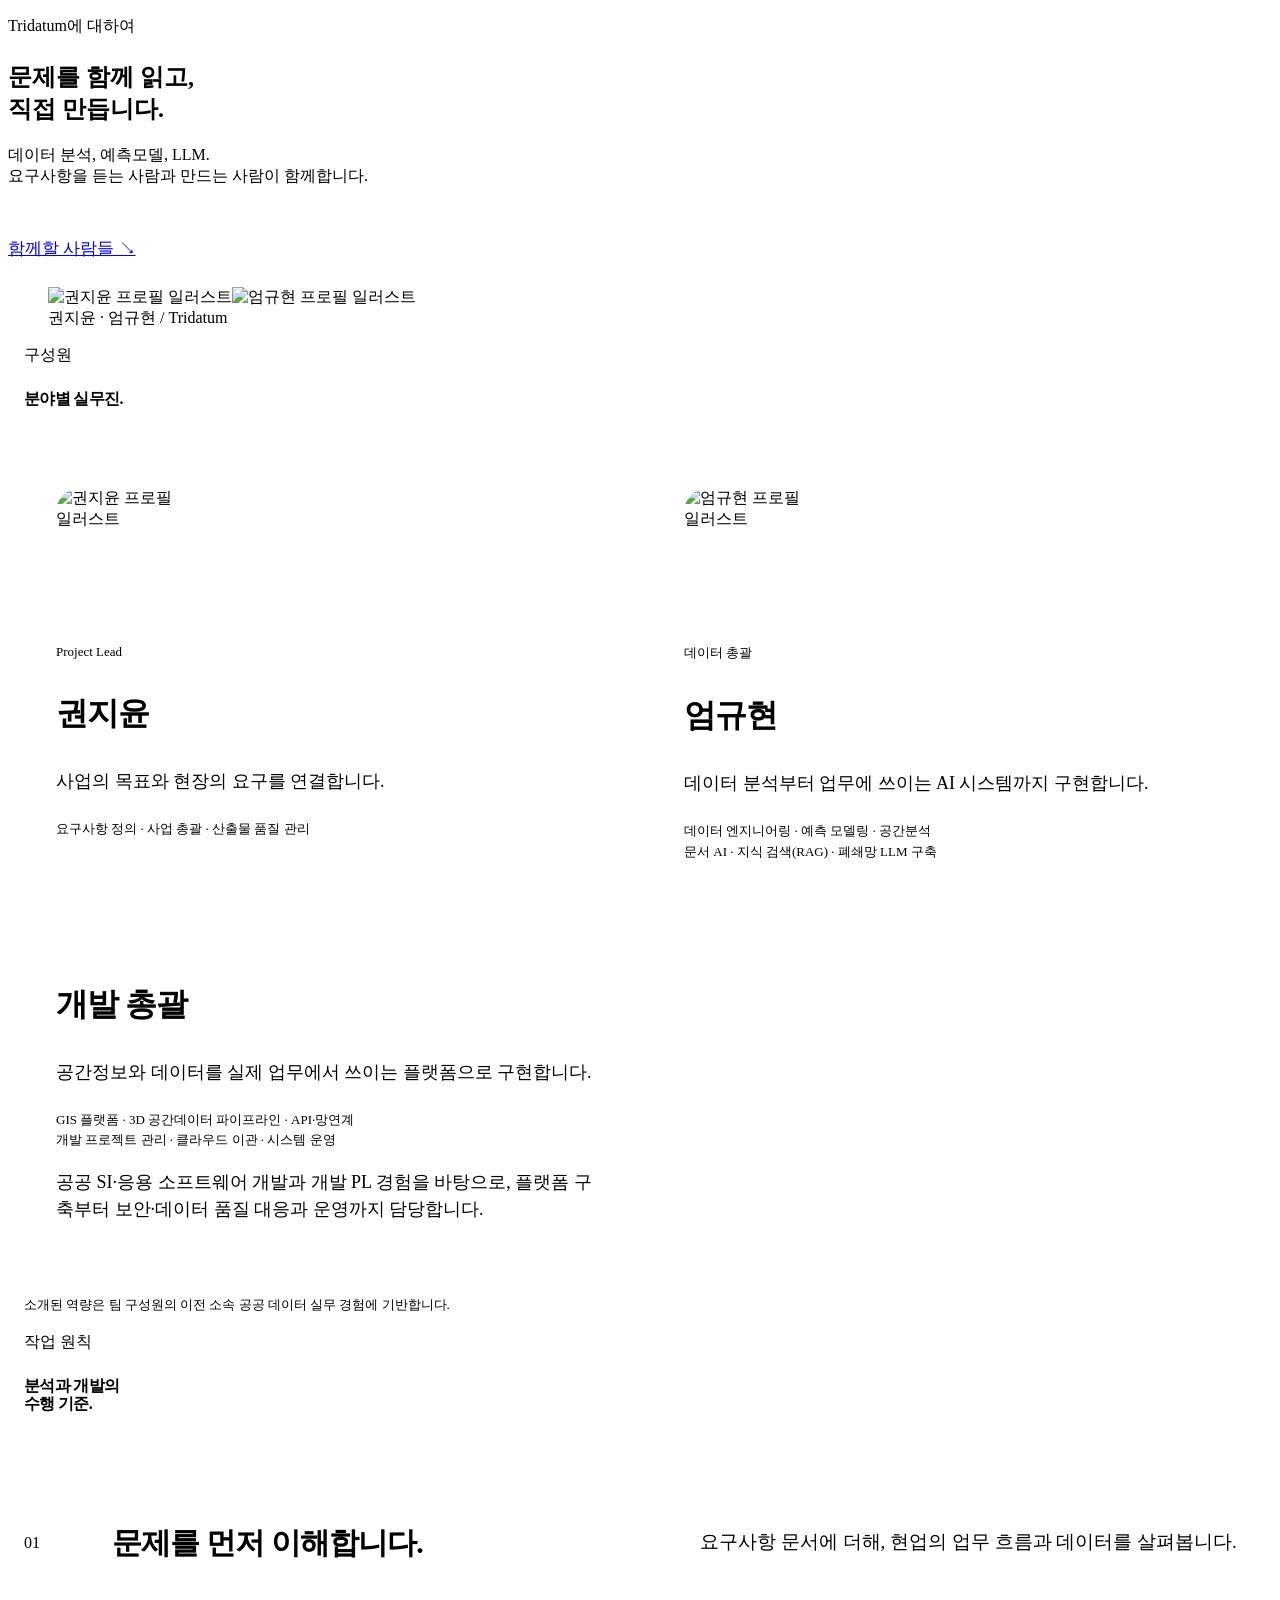
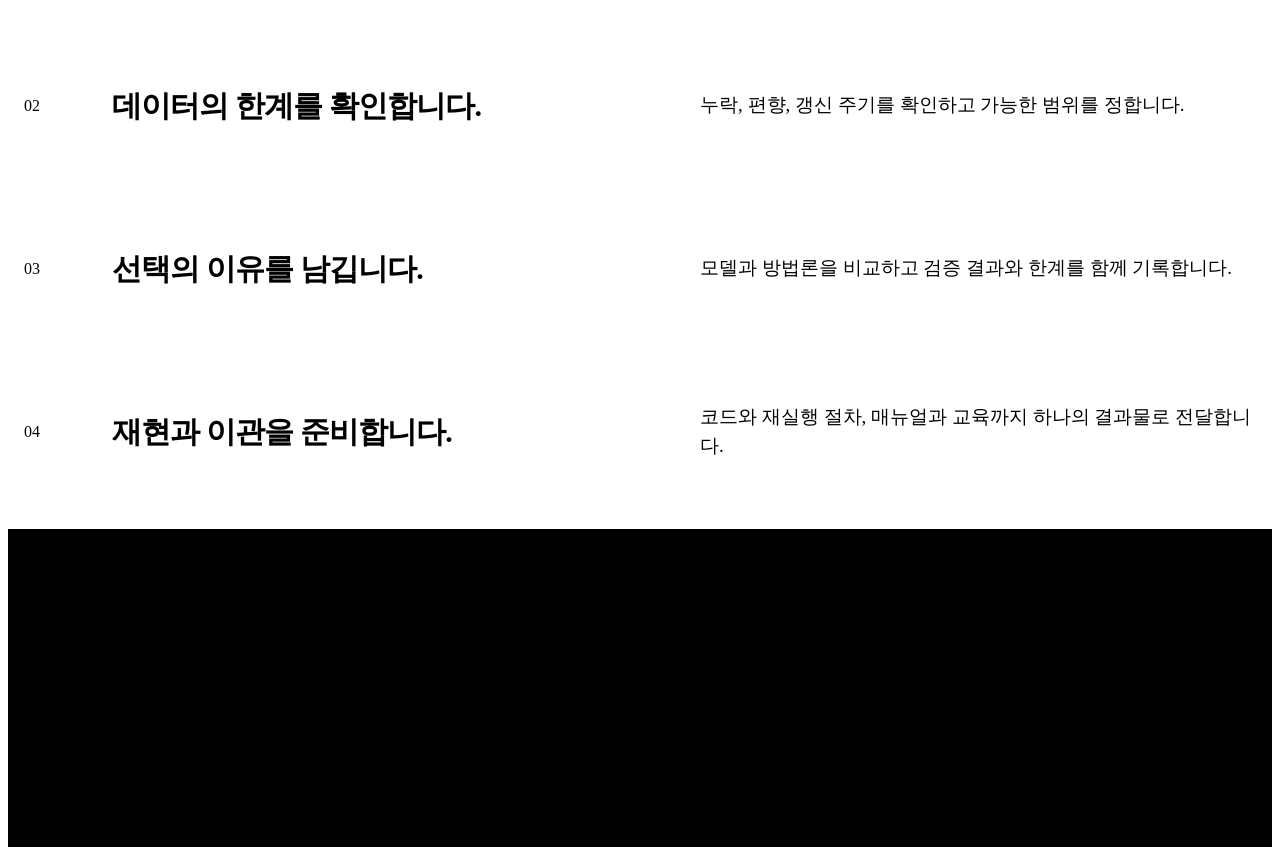
==== about.html @ fa67293e "chore: publish current development snapshot for collaboration" ====
<!doctype html>
<html lang="ko">
  <head>
    <meta charset="UTF-8" />
    <meta name="viewport" content="width=device-width, initial-scale=1.0" />
    <title>회사소개 · Tridatum</title>
    <meta
      name="description"
      content="공공 데이터 현장에서 쌓은 경험을 바탕으로 분석부터 AI 구축, 운영 이관까지 직접 수행합니다."
    />
    <meta name="theme-color" content="#000000" />
    <meta property="og:type" content="website" />
    <meta property="og:site_name" content="Tridatum" />
    <meta property="og:title" content="회사소개 · Tridatum" />
    <meta
      property="og:description"
      content="공공 데이터 현장에서 쌓은 경험을 바탕으로 분석부터 AI 구축, 운영 이관까지 직접 수행합니다."
    />
    <meta property="og:url" content="https://tridatum.co/about.html" />
    <meta
      property="og:image"
      content="https://tridatum.co/assets/img/og.png?v=20260907v1"
    />
    <meta name="twitter:card" content="summary_large_image" />
    <link rel="canonical" href="https://tridatum.co/about.html" />
    <link
      rel="icon"
      href="assets/img/logo-mark.svg?v=20260908b2"
      type="image/svg+xml"
    />
    <link
      rel="preload"
      href="assets/fonts/WantedSansVariable.woff2"
      as="font"
      type="font/woff2"
      crossorigin
    />
    <link rel="stylesheet" href="assets/css/fonts.css?v=20260907v1" />
    <link rel="stylesheet" href="assets/css/base.css?v=20260907v1" />
    <link rel="stylesheet" href="assets/css/design-tokens.css?v=20260907v1" />
    <link rel="stylesheet" href="assets/css/site.css?v=20260915a3" />
    <link rel="stylesheet" href="assets/css/design.css?v=20261020b" />
    <script>
      document.documentElement.classList.add("motion-active");
    </script>
  <link rel="stylesheet" href="assets/css/pages.css?v=20261007p1" />
  <link rel="stylesheet" href="assets/css/about-team.css?v=20261030a2" />
  </head>
  <body data-page="about" class="editorial page-about">
    <div class="page-transition" aria-hidden="true">
      <svg viewBox="0 0 68 68">
        <g
          fill="none"
          stroke="currentColor"
          stroke-width="6.8"
          stroke-linecap="square"
          stroke-linejoin="round"
        >
          <path d="M17 14v30q0 11 10 11h2M9 28h23" />
          <path d="M56 14v41m0-15c0-19-26-19-26 0s26 19 26 0" />
        </g>
      </svg>
    </div>
    <a class="skip-link" href="#main">본문 바로가기</a>
    <div data-include="partials/header.html"></div>
    <main id="main" tabindex="-1">
      <section class="about-intro"><div><p class="eyebrow">Tridatum에 대하여</p><h1>문제를 함께 읽고,<br />직접 만듭니다.</h1><p>데이터 분석, 예측모델, LLM.<br />요구사항을 듣는 사람과 만드는 사람이 함께합니다.</p><a class="text-link" href="#team">함께할 사람들 ↘</a></div><figure class="team-intro-figure"><div class="team-intro-portraits"><img class="portrait-kwon" src="assets/img/team-characters.png" alt="권지윤 프로필 일러스트" width="887" height="887" /><img class="portrait-eom" src="assets/img/team-characters.png" alt="엄규현 프로필 일러스트" width="887" height="887" /></div><figcaption>권지윤 · 엄규현 / Tridatum</figcaption></figure></section>
      <div class="sheet">
        <div class="sheet-layout">
          <div class="sheet-body">
            <section class="chapter" id="team" data-chapter>
              <div class="chapter-head">
                <p class="eyebrow">구성원</p>
                <h2 class="reveal">분야별 실무진.</h2>
              </div>
              <div class="people-list">
                <article class="person reveal">
                  <img class="person-portrait person-portrait-left" src="assets/img/team-characters.png" alt="권지윤 프로필 일러스트" width="128" height="128" loading="lazy" decoding="async" />
                  <div>
                    <p class="person-role">Project Lead</p>
                    <h3>권지윤</h3>
                  </div>
                  <div class="person-detail">
                    <p>사업의 목표와 현장의 요구를 연결합니다.</p>
                    <span>요구사항 정의 · 사업 총괄 · 산출물 품질 관리</span>
                  </div>
                </article>
                <article class="person reveal">
                  <img class="person-portrait person-portrait-right" src="assets/img/team-characters.png" alt="엄규현 프로필 일러스트" width="128" height="128" loading="lazy" decoding="async" />
                  <div>
                    <p class="person-role">데이터 총괄</p>
                    <h3>엄규현</h3>
                  </div>
                  <div class="person-detail">
                    <p>데이터 분석부터 업무에 쓰이는 AI 시스템까지 구현합니다.</p>
                    <span>
                      데이터 엔지니어링 · 예측 모델링 · 공간분석<br />
                      문서 AI · 지식 검색(RAG) · 폐쇄망 LLM 구축
                    </span>
                  </div>
                </article>
                <article class="person person-no-photo reveal">
                  <div>
                    <h3>개발 총괄</h3>
                  </div>
                  <div class="person-detail">
                    <p>공간정보와 데이터를 실제 업무에서 쓰이는 플랫폼으로 구현합니다.</p>
                    <span>GIS 플랫폼 · 3D 공간데이터 파이프라인 · API·망연계<br />개발 프로젝트 관리 · 클라우드 이관 · 시스템 운영</span>
                    <p class="person-career">공공 SI·응용 소프트웨어 개발과 개발 PL 경험을 바탕으로, 플랫폼 구축부터 보안·데이터 품질 대응과 운영까지 담당합니다.</p>
                  </div>
                </article>
              </div>
              <p class="fineprint">
                소개된 역량은 팀 구성원의 이전 소속 공공 데이터 실무 경험에
                기반합니다.
              </p>
            </section>
            <section class="chapter" id="principles" data-chapter>
              <div class="chapter-head">
                <p class="eyebrow">작업 원칙</p>
                <h2 class="reveal">분석과 개발의<br />수행 기준.</h2>
              </div>
              <div class="principle-list">
                <div class="editorial-row reveal">
                  <span class="row-number">01</span>
                  <h3>문제를 먼저 이해합니다.</h3>
                  <p>
                    요구사항 문서에 더해, 현업의 업무 흐름과 데이터를
                    살펴봅니다.
                  </p>
                </div>
                <div class="editorial-row reveal">
                  <span class="row-number">02</span>
                  <h3>데이터의 한계를 확인합니다.</h3>
                  <p>
                    누락, 편향, 갱신 주기를 확인하고 가능한 범위를 정합니다.
                  </p>
                </div>
                <div class="editorial-row reveal">
                  <span class="row-number">03</span>
                  <h3>선택의 이유를 남깁니다.</h3>
                  <p>
                    모델과 방법론을 비교하고 검증 결과와 한계를 함께 기록합니다.
                  </p>
                </div>
                <div class="editorial-row reveal">
                  <span class="row-number">04</span>
                  <h3>재현과 이관을 준비합니다.</h3>
                  <p>
                    코드와 재실행 절차, 매뉴얼과 교육까지 하나의 결과물로
                    전달합니다.
                  </p>
                </div>
              </div>
            </section>

          </div>
        </div>
      </div>
      <section class="contact-banner theme-dark">
        <div>
          <p class="eyebrow">프로젝트 문의</p>
          <h2 class="reveal" data-c="cta.title">데이터 분석·AI 개발 문의</h2>
          <p data-c="cta.desc">
            분석 목적, 보유 데이터, 일정과 필요한 산출물을 보내주세요.
          </p>
        </div>
        <a class="round-link" href="contact.html" aria-label="프로젝트 문의하기"
          >↗</a
        >
      </section>
    </main>
    <div data-include="partials/footer.html"></div>
    <script src="assets/js/include.js?v=20260907v1"></script>
    <script src="assets/js/fade.js?v=20260907v1"></script>
    <script src="assets/js/motion.js?v=20260907v1"></script>
    <script src="assets/js/content.js?v=20260907v1"></script>
  </body>
</html>
---- assets/css/design.css ----
/* Public composition: display typography, alternating panels and native controls. */
html {
  scroll-snap-type: none;
  scroll-behavior: smooth;
  scroll-padding-top: 112px;
}
body.editorial {
  background: var(--canvas);
  color: var(--text);
  font: 450 var(--type-body) / 1.5 var(--font-body);
}
.editorial main {
  outline: none;
}
:where(.editorial) section {
  padding-block: 0;
  scroll-snap-align: none;
}
.editorial button,
.editorial input,
.editorial textarea,
.editorial select {
  font-family: var(--font-body);
}
.editorial :focus-visible {
  outline: 3px solid currentColor;
  outline-offset: 5px;
}
.editorial ::selection {
  background: var(--accent);
  color: #000;
}
[hidden] {
  display: none !important;
}
.skip-link {
  position: fixed;
  left: 16px;
  top: -90px;
  z-index: 2000;
  padding: 14px 22px;
  border-radius: var(--radius-control);
  background: #fff100;
  color: #000;
}
.skip-link:focus {
  top: 12px;
}
.eyebrow {
  font-size: var(--type-caption);
  font-weight: 500;
  color: var(--muted);
  margin-bottom: 24px;
}
.masthead {
  position: relative;
  max-width: 1600px;
  margin-inline: auto;
  padding: 174px 62px 112px;
  min-height: 585px;
  isolation: isolate;
}
.masthead:not(.home-masthead) {
  max-width: none;
  padding-inline: max(62px, calc((100vw - 1476px) / 2));
  background: var(--canvas-dark);
}
.masthead h1 {
  font-size: var(--type-hero);
  font-weight: 700;
  line-height: 1.1;
  letter-spacing: -0.045em;
  max-width: 1150px;
}
.masthead .hero-caption {
  font-size: var(--type-lead);
  line-height: 1.4;
  color: var(--muted);
  max-width: 880px;
  margin-top: 32px;
}
.hero-copy {
  position: relative;
  z-index: 2;
  transform: translateY(calc(var(--hero-drift, 0px) * -1));
}
.home-masthead {
  min-height: min(900px, max(780px, 100svh));
  display: flex;
  align-items: center;
  padding-block: 146px 132px;
}
.home-masthead .hero-copy {
  width: 54%;
}
.home-masthead h1 {
  font: 700 var(--type-display) / 0.95 var(--font-display);
  font-stretch: 75%;
  font-variation-settings: "wdth" 75;
  letter-spacing: -0.01em;
}
.home-masthead .hero-caption {
  max-width: 520px;
  margin-top: 32px;
  font-size: 23px;
}
.hero-actions {
  display: flex;
  align-items: center;
  flex-wrap: wrap;
  gap: 12px;
  margin-top: 32px;
}
.editorial .btn {
  min-height: 52px;
  padding: 14px 24px;
  display: inline-flex;
  align-items: center;
  justify-content: center;
  gap: 28px;
  font-size: var(--type-ui);
  font-weight: 500;
  line-height: 1.2;
  border: 1px solid transparent;
  border-radius: var(--radius-control);
  cursor: pointer;
}
.editorial .btn.primary {
  color: #fff;
  background: #000;
}
.editorial .btn.primary:hover {
  background: #252525;
}
.editorial .btn.ghost {
  color: #000;
  border-color: var(--tone-300);
  background: transparent;
}
.editorial .btn.ghost:hover {
  background: #fff;
}
.editorial .theme-dark .btn.primary {
  background: var(--accent);
  color: #000;
}
.hero-bottom {
  position: absolute;
  left: 62px;
  right: 62px;
  bottom: 32px;
  display: flex;
  justify-content: space-between;
  align-items: center;
  gap: 24px;
  color: var(--faint);
  font-size: 14px;
}
.hero-bottom > span {
  font-family: var(--font-mono);
  font-size: 12px;
}
.scroll-link {
  display: inline-flex;
  align-items: center;
  gap: 24px;
  color: var(--muted);
}
.scroll-link span {
  width: 44px;
  height: 44px;
  display: grid;
  place-items: center;
  border: 1px solid var(--hairline);
  border-radius: 50%;
  font-size: 21px;
  transition: transform 0.25s;
}
.scroll-link:hover span {
  transform: translateY(4px);
}
.hero-visual {
  position: absolute;
  inset: 104px 1% 104px 52%;
}
.sculpture-stage {
  position: absolute;
  inset: 0;
  isolation: isolate;
}
.sculpture-stage canvas {
  position: relative;
  z-index: 2;
  display: block;
  width: 100%;
  height: 100%;
  opacity: 0;
  transition: opacity 0.7s;
}
.sculpture-stage[data-rendered] canvas {
  opacity: 1;
}
.sculpture-stage[data-rendered] .sculpture-fallback {
  display: none;
}
.sculpture-fallback {
  position: absolute;
  inset: 14% 10% 12%;
  display: grid;
  place-items: center;
}
.sculpture-fallback i {
  position: absolute;
  z-index: 3;
  box-sizing: border-box;
  width: 210px;
  height: 210px;
  border: 34px solid #e8e8e8;
  border-radius: 30px;
  transform: matrix(0.94, 0.18, -0.58, 0.48, 0, 28);
  box-shadow: 10px 18px 0 #bbb;
}
.sculpture-fallback i:nth-child(2) {
  z-index: 2;
  transform: matrix(0.96, 0.14, -0.5, 0.5, 0, 54);
  border-color: #999;
  box-shadow: 7px 12px 0 #777;
}
.sculpture-fallback i:nth-child(3) {
  z-index: 1;
  transform: matrix(0.98, 0.1, -0.42, 0.52, 0, 80);
  border-color: #202020;
  box-shadow: 7px 12px 0 #111;
}
.sculpture-fallback img {
  position: relative;
  z-index: 4;
  width: 112px;
  transform: translate(-14px, -50px) perspective(850px) rotateY(12deg);
  filter: drop-shadow(2px 2px 0 #888);
}
.sheet {
  position: relative;
  z-index: 3;
  background: var(--canvas);
}
.sheet-layout,
.sheet-body {
  min-width: 0;
}
.chapter {
  position: relative;
  max-width: 1568px;
  margin: 0 auto 16px;
  padding: var(--space-section) var(--space-panel);
  border-radius: var(--radius-panel);
  background: var(--surface);
  min-width: 0;
  scroll-margin-top: 16px;
}
.chapter.theme-dark {
  background: var(--canvas-dark);
}
.chapter-head {
  max-width: 1250px;
}
.chapter h2,
.contact-info h2 {
  font-size: var(--type-heading);
  line-height: 1.13;
  font-weight: 700;
  letter-spacing: -0.04em;
}
.intro-copy {
  max-width: 800px;
  font-size: var(--type-lead);
  color: var(--muted);
  line-height: 1.4;
  margin-top: 28px;
}
.body-copy {
  max-width: 700px;
  font-size: var(--type-body);
  line-height: 1.6;
  color: var(--muted);
  margin-top: 24px;
}
.section-rail,
.rail-sign {
  display: none;
}
.service-list {
  margin-top: 53px;
}
.service-accordion {
  border-top: 1px solid var(--hairline);
}
.service-accordion:last-child {
  border-bottom: 1px solid var(--hairline);
}
.service-accordion summary {
  display: grid;
  grid-template-columns: 60px minmax(0, 1fr) 60px;
  gap: 24px;
  align-items: center;
  list-style: none;
  padding-block: 32px;
  cursor: pointer;
}
.service-accordion summary::-webkit-details-marker {
  display: none;
}
.service-accordion h3 {
  font-size: var(--type-subhead);
  font-weight: 700;
  letter-spacing: -0.045em;
  line-height: 1.15;
}
.row-number {
  font-family: var(--font-mono);
  font-size: 16px;
  font-weight: 400;
  color: var(--faint);
  font-variant-numeric: tabular-nums;
}
.row-arrow {
  display: inline-grid;
  place-items: center;
  width: 56px;
  height: 56px;
  border-radius: var(--radius-control);
  background: var(--canvas);
  color: #000;
  font-size: 30px;
  font-weight: 400;
  transition:
    transform 0.3s,
    background 0.3s;
}
.service-accordion[open] .row-arrow {
  transform: rotate(90deg);
  background: #000;
  color: #fff;
  border-radius: 50%;
}
.accordion-content {
  display: grid;
  grid-template-columns: 1.1fr 1fr;
  gap: 48px;
  padding: 0 84px 36px;
  animation: copy-arrive 0.3s both;
}
.accordion-content p {
  font-size: 21px;
  line-height: 1.5;
  color: var(--muted);
  max-width: 610px;
}
.accordion-content ul {
  display: flex;
  gap: 10px;
  flex-wrap: wrap;
  align-content: start;
}
.accordion-content li {
  padding: 8px 13px;
  background: var(--canvas);
  border-radius: var(--radius-control);
  font-size: 15px;
}
.text-link {
  display: inline-flex;
  align-items: center;
  gap: 22px;
  margin-top: 24px;
  font-size: 17px;
  font-weight: 500;
  min-height: 44px;
}
.text-link span {
  font-size: 22px;
  transition: transform 0.25s;
}
.text-link:hover span {
  transform: translate(3px, -3px);
}
.theme-dark .text-link {
  color: var(--accent);
}
.principle-list {
  margin-top: 48px;
}
.editorial-row {
  display: grid;
  grid-template-columns: 56px minmax(0, 1fr) minmax(0, 1fr);
  gap: 32px;
  align-items: center;
  padding-block: 32px;
  border-top: 1px solid var(--hairline);
}
.editorial-row h3 {
  font-size: 30px;
  font-weight: 650;
  line-height: 1.3;
  letter-spacing: -0.03em;
}
.editorial-row p {
  color: var(--muted);
  font-size: 19px;
  line-height: 1.5;
  max-width: 560px;
}
.contact-banner {
  position: relative;
  z-index: 3;
  display: flex;
  align-items: center;
  justify-content: space-between;
  gap: 53px;
  padding: 85px max(62px, calc((100vw - 1444px) / 2));
  background: #000;
}
.contact-banner h2 {
  font-size: var(--type-heading);
  font-weight: 700;
  line-height: 1.13;
  letter-spacing: -0.04em;
}
.contact-banner p:not(.eyebrow) {
  color: var(--muted);
  margin-top: 24px;
  font-size: 19px;
}
.round-link {
  width: 106px;
  height: 106px;
  flex: none;
  display: grid;
  place-items: center;
  border-radius: 50%;
  background: var(--accent);
  color: #000;
  font-size: 54px;
  font-weight: 400;
  transition: transform 0.3s;
}
.round-link:hover {
  transform: rotate(45deg);
}
/* Service detail, experience and team share the same card primitives. */
.svc-row {
  display: grid;
  grid-template-columns: 1fr 1.05fr;
  gap: 62px;
  align-items: center;
}
.svc-txt .num {
  color: var(--faint);
  font-size: 16px;
  display: block;
  margin-bottom: 24px;
}
.svc-txt h2 {
  font-size: var(--type-subhead);
}
.svc-txt .when {
  display: block;
  margin-top: 24px;
  color: var(--muted);
  font-size: 21px;
}
.svc-txt ul {
  margin-top: 32px;
}
.svc-txt li {
  border-top: 1px solid var(--hairline);
  padding-block: 16px;
  font-size: 17px;
  color: var(--muted);
}
.svc-txt .ev {
  display: flex;
  flex-wrap: wrap;
  gap: 8px;
  margin-top: 24px;
}
.svc-txt .chip {
  border: 1px solid var(--hairline);
  padding: 8px 12px;
  border-radius: var(--radius-control);
  font-size: 14px;
}
.service-tech {
  color: var(--muted);
  font-size: 14px;
  margin-top: 24px;
}
.service-tech span {
  display: block;
  margin-top: 5px;
}
.fineprint {
  color: var(--faint);
  font-size: 13px;
  line-height: 1.6;
  margin-top: 22px;
}
.capability-grid {
  display: grid;
  grid-template-columns: repeat(2, minmax(0, 1fr));
  gap: 24px;
  margin-top: 48px;
}
.capability {
  display: flex;
  flex-direction: column;
  padding: 32px;
  border-radius: var(--radius-card);
  background: var(--canvas);
  min-width: 0;
}
.theme-dark .capability {
  background: var(--surface-dark);
}
.capability .eyebrow {
  font-size: 14px;
  margin-bottom: 24px;
}
.capability h3 {
  font-size: 32px;
  font-weight: 650;
  letter-spacing: -0.03em;
  line-height: 1.25;
}
.capability > p:not(.eyebrow) {
  font-size: 18px;
  color: var(--muted);
  line-height: 1.5;
  margin-top: 24px;
}
.capability-foot {
  display: flex;
  align-items: center;
  justify-content: space-between;
  gap: 24px;
  margin-top: auto;
  padding-top: 32px;
}
.capability-foot > span:first-child {
  font-size: 13px;
  color: var(--faint);
}
.capability .row-arrow {
  width: 44px;
  height: 44px;
  font-size: 24px;
  flex: none;
  background: #fff;
}
.capability:hover .row-arrow {
  transform: translate(2px, -2px);
}
.people-list {
  display: grid;
  grid-template-columns: repeat(2, minmax(0, 1fr));
  gap: 24px;
  margin-top: 48px;
}
.person {
  padding: 32px;
  background: var(--canvas);
  border-radius: var(--radius-card);
}
.person-portrait {
  display: block;
  width: 128px;
  height: 128px;
  margin-bottom: 28px;
  border-radius: 24px;
  object-fit: cover;
}
.person-portrait-left { object-position: left center; }
.person-portrait-right { object-position: right center; }
.person-role {
  font-family: var(--font-mono);
  font-size: 13px;
  margin-bottom: 8px;
  color: var(--faint);
}
.person h3 {
  font-size: 32px;
  font-weight: 650;
  letter-spacing: -0.03em;
}
.person-detail {
  margin-top: 24px;
}
.person-detail p {
  color: var(--muted);
  font-size: 18px;
  line-height: 1.5;
}
.person-detail span {
  display: block;
  color: var(--faint);
  font-size: 13px;
  line-height: 1.6;
  margin-top: 24px;
}
.contact-sheet {
  background: #fff;
  border-radius: var(--radius-panel) var(--radius-panel) 0 0;
}
.contact-layout {
  display: grid;
  grid-template-columns: 1fr 1.1fr;
  gap: 85px;
  max-width: 1444px;
  margin: auto;
  padding: 85px 62px;
}
.contact-info h2 {
  font-size: var(--type-subhead);
}
.contact-email {
  display: inline-block;
  margin-top: 32px;
  font-size: 27px;
  border-bottom: 1px solid var(--tone-300);
  overflow-wrap: anywhere;
}
.contact-info dl {
  margin-top: 32px;
}
.contact-info dl > div {
  display: flex;
  gap: 24px;
  font-size: 17px;
  margin-top: 12px;
}
.contact-info dt {
  min-width: 44px;
  color: var(--faint);
}
.iform {
  background: var(--canvas);
  border-radius: var(--radius-card);
  padding: 32px;
  min-width: 0;
}
.if-head {
  font-size: 27px;
  font-weight: 650;
  margin-bottom: 32px;
}
.if-grid {
  display: grid;
  grid-template-columns: repeat(2, minmax(0, 1fr));
  gap: 24px 16px;
}
.if-grid .full {
  grid-column: 1/-1;
}
.if-grid label {
  display: grid;
  gap: 10px;
  color: var(--muted);
  font-size: 15px;
}
.if-grid input,
.if-grid textarea {
  width: 100%;
  min-width: 0;
  background: #fff;
  color: #000;
  border: 1px solid var(--tone-200);
  border-radius: var(--radius-control);
  font-size: 17px;
  padding: 16px;
  line-height: 1.5;
}
.if-grid textarea {
  resize: vertical;
  min-height: 150px;
}
.if-grid input:focus,
.if-grid textarea:focus {
  outline: 2px solid #000;
  outline-offset: 1px;
}
.if-agree {
  display: flex;
  align-items: flex-start;
  gap: 12px;
  margin-top: 24px;
  font-size: 14px;
  color: var(--muted);
}
.if-agree input {
  margin-top: 5px;
  accent-color: #000;
  width: 18px;
  height: 18px;
  flex: none;
}
.if-agree a {
  text-decoration: underline;
  text-underline-offset: 3px;
}
.if-foot {
  margin-top: 24px;
}
.iform .btn {
  width: 100%;
}
.iform .btn:disabled {
  opacity: 0.55;
  cursor: wait;
}
#iform-status {
  display: block;
  font-size: 15px;
  line-height: 1.6;
  margin-top: 16px;
}
.contact-process {
  max-width: 1444px;
  margin: auto;
  padding: 0 62px 85px;
}
.contact-process > div {
  display: grid;
  grid-template-columns: repeat(3, minmax(0, 1fr));
  gap: 32px;
}
.contact-process article {
  padding-top: 24px;
  border-top: 1px solid var(--hairline);
}
.contact-process h3 {
  font-size: 25px;
  margin-top: 24px;
}
.contact-process article p {
  font-size: 18px;
  line-height: 1.5;
  color: var(--muted);
  margin-top: 16px;
}
.legal-page {
  padding: 150px 24px 85px;
  background: #fff;
}
.legal {
  max-width: 780px;
  margin: auto;
}
.legal h1 {
  font-size: 44px;
  line-height: 1.2;
  margin-bottom: 32px;
  letter-spacing: -0.035em;
}
.legal h2 {
  font-size: 24px;
  margin: 40px 0 16px;
}
.legal p,
.legal li {
  font-size: 17px;
  color: #444;
  line-height: 1.8;
}
.legal .date {
  margin-top: 40px;
  color: #737373;
  font-size: 14px;
}
.legal .kicker {
  font-size: 14px;
  letter-spacing: 0;
  color: #555;
}
.legal .kicker::before {
  display: none;
}
/* Entry and navigation motion; no scripted scrolling. */
.reveal-line {
  display: block;
  overflow: hidden;
  perspective: 800px;
  padding-bottom: 0.07em;
  margin-bottom: -0.07em;
}
.reveal-line > span {
  display: block;
  transform-origin: 50% 100%;
}
.motion-active .reveal-line > span {
  animation: headline-arrive 1.1s 0.2s cubic-bezier(0.16, 1, 0.3, 1) both;
}
.motion-active .reveal-line:nth-child(2) > span {
  animation-delay: 0.32s;
}
.motion-active .masthead .eyebrow,
.motion-active .hero-caption,
.motion-active .hero-actions {
  animation: copy-arrive 0.9s 0.4s both;
}
@keyframes headline-arrive {
  from {
    transform: translateY(110%) rotateX(12deg);
    opacity: 0.2;
  }
  to {
    transform: none;
    opacity: 1;
  }
}
@keyframes copy-arrive {
  from {
    opacity: 0;
    transform: translateY(16px);
  }
  to {
    opacity: 1;
    transform: none;
  }
}
.motion-ready .reveal {
  opacity: 0;
  transform: translateY(26px);
  transition:
    opacity 0.75s cubic-bezier(0.16, 1, 0.3, 1) var(--reveal-delay, 0ms),
    transform 0.75s cubic-bezier(0.16, 1, 0.3, 1) var(--reveal-delay, 0ms);
}
.motion-ready .reveal.is-visible {
  opacity: 1;
  transform: none;
}
.page-transition {
  display: none;
}
.motion-active .page-transition {
  display: grid;
  place-items: center;
  position: fixed;
  inset: 0;
  z-index: 1000;
  pointer-events: none;
  background: #000;
  color: #fff;
  animation: curtain-arrive 0.9s cubic-bezier(0.76, 0, 0.24, 1) both;
}
.page-transition svg {
  width: 148px;
  height: auto;
}
.entry-complete .page-transition {
  visibility: hidden;
  transform: translateY(-105%);
  animation: none;
}
.is-leaving .page-transition {
  visibility: visible;
  pointer-events: auto;
  animation: curtain-leave 0.38s cubic-bezier(0.76, 0, 0.24, 1) both;
}
@keyframes curtain-arrive {
  0%,
  12% {
    transform: translateY(0);
    border-radius: 0;
  }
  100% {
    transform: translateY(-105%);
    border-radius: 0 0 var(--radius-panel) var(--radius-panel);
  }
}
@keyframes curtain-leave {
  from {
    transform: translateY(105%);
    border-radius: var(--radius-panel) var(--radius-panel) 0 0;
  }
  to {
    transform: translateY(0);
    border-radius: 0;
  }
}
@media (max-width: 1568px) {
  .chapter {
    margin-inline: 16px;
  }
}
@media (max-width: 1100px) {
  .masthead,
  .masthead:not(.home-masthead) {
    padding-inline: 40px;
  }
  .home-masthead {
    min-height: 760px;
  }
  .home-masthead .hero-copy {
    width: 57%;
  }
  .home-masthead .hero-caption {
    font-size: 21px;
  }
  .hero-visual {
    left: 55%;
    right: 0;
  }
  .hero-actions .btn {
    font-size: 16px;
    padding: 14px 18px;
    gap: 16px;
  }
  .hero-bottom {
    left: 40px;
    right: 40px;
  }
  .chapter {
    padding-inline: 40px;
  }
  .svc-row {
    grid-template-columns: 1fr 1fr;
    gap: 32px;
  }
  .contact-layout {
    padding-inline: 40px;
    gap: 40px;
  }
  .people-list {
    gap: 16px;
  }
  .person {
    padding: 24px;
  }
}
@media (max-width: 767px) {
  body.editorial {
    --radius-panel: 20px;
    --radius-card: 12px;
    --space-panel: 24px;
    --space-section: 53.3333px;
    --type-body: 17px;
    --type-ui: 16px;
    --type-caption: 13px;
    --type-hero: clamp(35px, 6.5vw, 52px);
    --type-heading: clamp(31px, 5.8vw, 44px);
    --type-subhead: clamp(26px, 4.9vw, 37px);
  }
  html {
    scroll-padding-top: 96px;
  }
  .masthead,
  .masthead:not(.home-masthead) {
    padding: 136px 24px 110px;
    min-height: 510px;
  }
  .home-masthead {
    display: block;
    min-height: 920px;
    padding-bottom: 430px;
  }
  .home-masthead .hero-copy {
    width: 100%;
  }
  .home-masthead h1 {
    font-size: clamp(70px, 14.5vw, 112px);
    max-width: 610px;
  }
  .home-masthead .hero-caption {
    max-width: 500px;
    font-size: 20px;
    margin-top: 24px;
  }
  .masthead .hero-caption {
    font-size: 20px;
  }
  .hero-visual {
    top: auto;
    left: 0;
    right: 0;
    bottom: 80px;
    height: 355px;
  }
  .hero-bottom {
    bottom: 20px;
    left: 24px;
    right: 24px;
    font-size: 13px;
  }
  .hero-bottom > span {
    font-size: 10px;
  }
  .scroll-link {
    gap: 12px;
  }
  .scroll-link span {
    width: 36px;
    height: 36px;
  }
  .hero-actions {
    margin-top: 24px;
  }
  .hero-actions .btn {
    min-height: 48px;
  }
  .chapter {
    margin-inline: 8px;
    margin-bottom: 8px;
    padding: 53px 24px;
  }
  .intro-copy {
    font-size: 20px;
    margin-top: 24px;
  }
  .service-list {
    margin-top: 36px;
  }
  .service-accordion summary {
    grid-template-columns: 28px minmax(0, 1fr) 44px;
    gap: 10px;
    padding-block: 24px;
  }
  .service-accordion h3 {
    font-size: clamp(23px, 4.8vw, 34px);
  }
  .row-number {
    font-size: 12px;
  }
  .row-arrow {
    width: 44px;
    height: 44px;
    font-size: 25px;
  }
  .accordion-content {
    grid-template-columns: 1fr;
    gap: 20px;
    padding: 0 0 28px 38px;
  }
  .accordion-content p {
    font-size: 17px;
  }
  .accordion-content li {
    font-size: 13px;
  }
  .editorial-row {
    grid-template-columns: 28px 1fr;
    gap: 12px;
    padding-block: 24px;
  }
  .editorial-row p {
    grid-column: 2;
    font-size: 17px;
  }
  .editorial-row h3 {
    font-size: 25px;
  }
  .contact-banner {
    padding: 56px 32px;
    gap: 24px;
  }
  .contact-banner h2 {
    font-size: 34px;
  }
  .contact-banner p:not(.eyebrow) {
    font-size: 17px;
  }
  .round-link {
    width: 72px;
    height: 72px;
    font-size: 38px;
  }
  .svc-row {
    grid-template-columns: 1fr;
    gap: 32px;
  }
  .svc-txt .when {
    font-size: 19px;
  }
  .svc-txt li {
    font-size: 16px;
  }
  .capability-grid,
  .people-list {
    grid-template-columns: 1fr;
    gap: 16px;
    margin-top: 32px;
  }
  .capability {
    padding: 28px;
  }
  .capability h3 {
    font-size: 28px;
  }
  .person {
    padding: 28px;
    display: grid;
    grid-template-columns: 80px minmax(0, 1fr);
    gap: 24px;
  }
  .person-portrait {
    width: 80px;
    height: 80px;
    border-radius: 18px;
    margin: 0;
  }
  .person-detail {
    grid-column: 1 / -1;
    margin: 0;
  }
  .person h3 {
    font-size: 28px;
  }
  .person-detail p {
    font-size: 17px;
  }
  .person-detail span {
    margin-top: 16px;
  }
  .contact-sheet {
    border-radius: var(--radius-panel) var(--radius-panel) 0 0;
  }
  .contact-layout {
    grid-template-columns: 1fr;
    padding: 56px 24px;
    gap: 40px;
  }
  .contact-email {
    font-size: 24px;
  }
  .iform {
    padding: 24px;
  }
  .if-head {
    font-size: 25px;
  }
  .if-grid {
    gap: 20px 14px;
  }
  .if-grid input,
  .if-grid textarea {
    font-size: 16px;
    padding: 14px;
  }
  .contact-process {
    padding: 0 24px 56px;
  }
  .contact-process > div {
    grid-template-columns: 1fr;
  }
  .legal h1 {
    font-size: 34px;
  }
}
@media (max-width: 420px) {
  .home-masthead {
    min-height: 880px;
    padding-top: 124px;
  }
  .home-masthead h1 {
    font-size: clamp(67px, 16vw, 76px);
  }
  .hero-actions {
    gap: 8px;
  }
  .hero-actions .btn {
    font-size: 14px;
    padding: 13px 15px;
    gap: 13px;
  }
  .hero-visual {
    height: 320px;
  }
  .sculpture-fallback {
    inset: 12% 18%;
  }
  .chapter {
    padding-inline: 20px;
  }
  .contact-banner {
    flex-direction: column;
    align-items: flex-start;
    padding-inline: 28px;
  }
  .contact-banner h2 {
    font-size: 32px;
  }
  .if-grid {
    grid-template-columns: 1fr;
  }
}
@media (prefers-reduced-motion: reduce) {
  html {
    scroll-behavior: auto;
  }
  .page-transition {
    display: none !important;
  }
  .hero-copy {
    transform: none !important;
  }
  .motion-ready .reveal {
    opacity: 1;
    transform: none;
  }
  .motion-active .reveal-line > span,
  .motion-active .masthead .eyebrow,
  .motion-active .hero-caption,
  .motion-active .hero-actions,
  .accordion-content {
    animation: none;
  }
  .sculpture-stage canvas,
  .reveal,
  .row-arrow,
  .round-link {
    transition: none !important;
  }
}

/* Scale the complete approach section together, keeping mobile text readable. */
#approach .chapter-head h2{font-size:max(28px,calc(var(--type-heading) * .76))}
#approach .intro-copy{font-size:max(18px,calc(var(--type-lead) * .89))}
#approach .service-accordion h3{font-size:max(23px,calc(var(--type-subhead) * .83))}
#approach .accordion-content p{font-size:18px}
#approach .accordion-content li{font-size:14px}
#approach .text-link{font-size:16px}
#approach .row-number{font-size:14px}
@media(max-width:700px){#approach .accordion-content p{font-size:16px}}
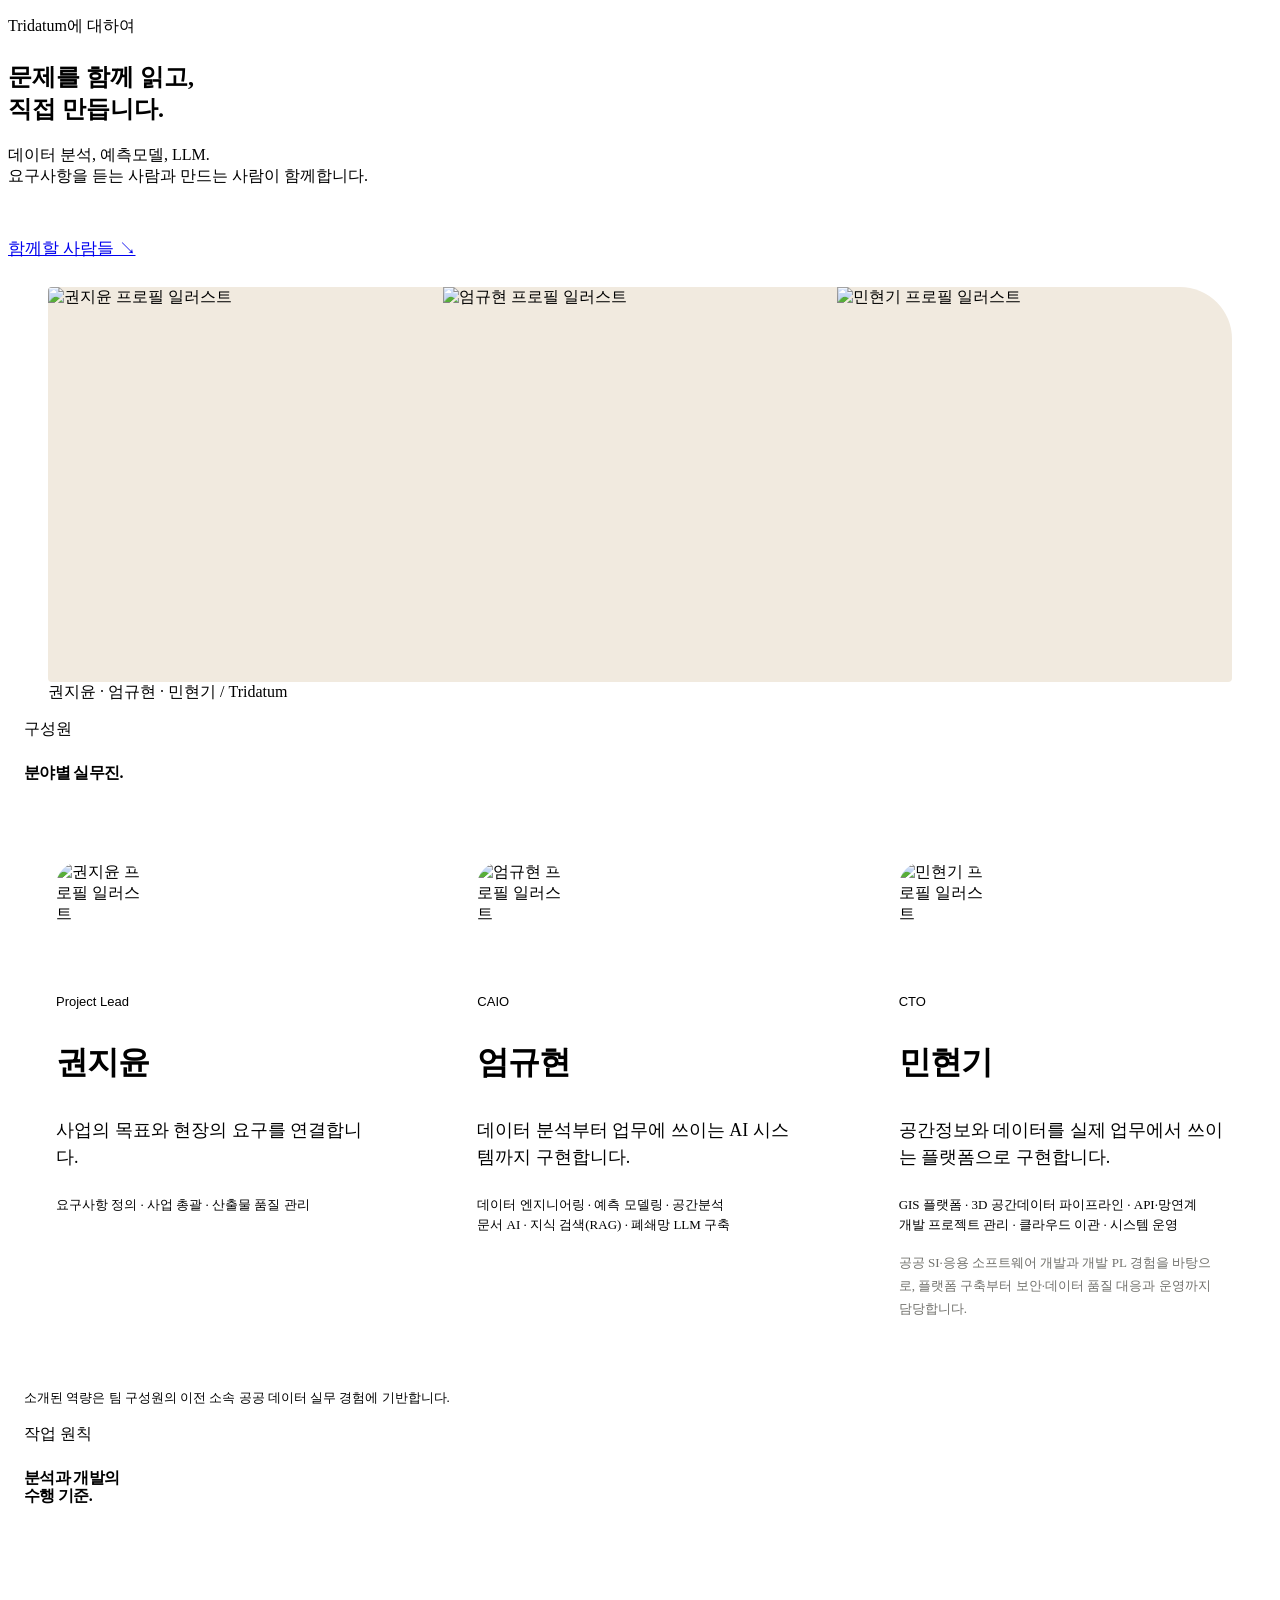
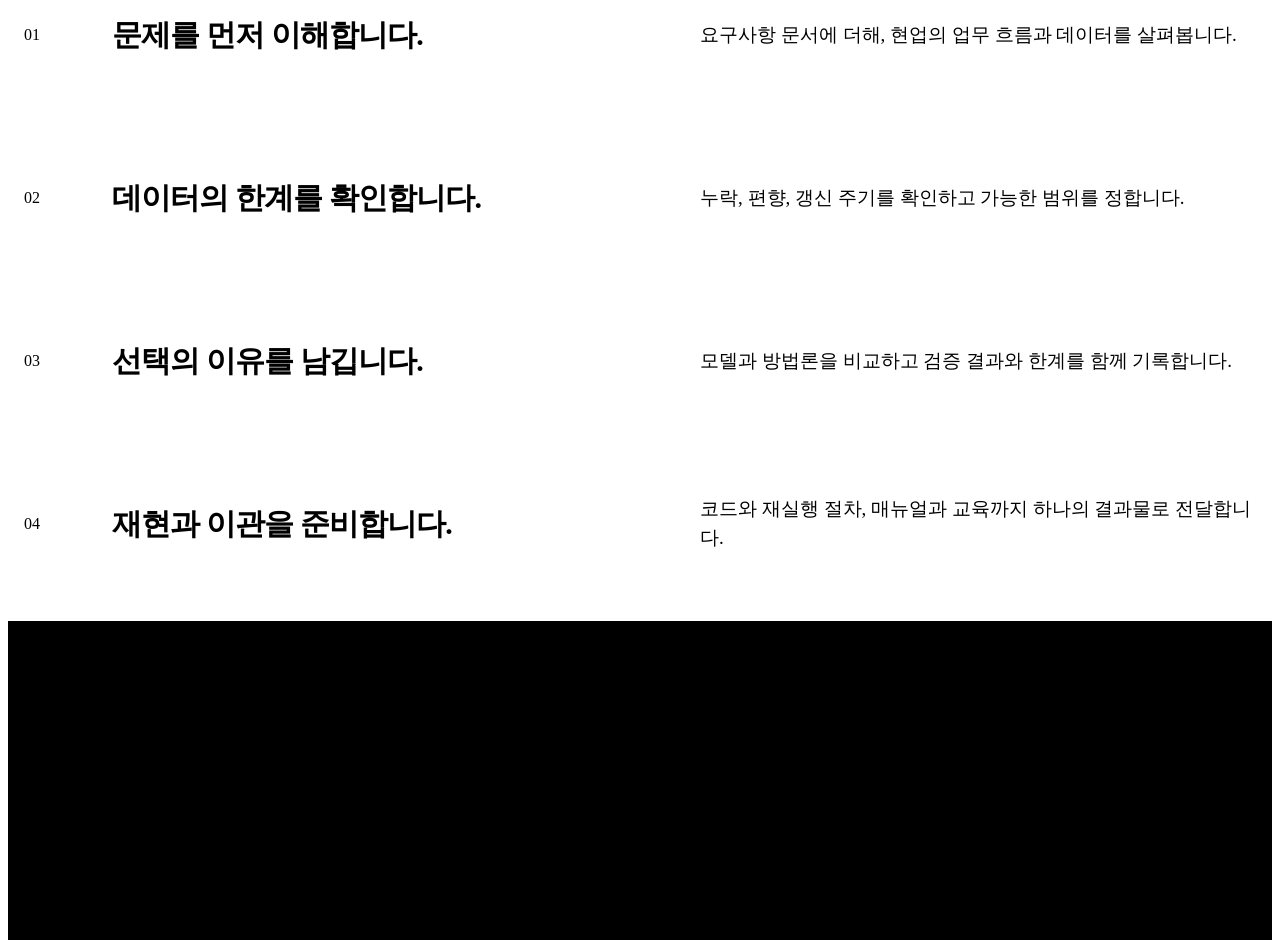
==== commit 37b5d3ee: "Restore team portrait and update CAIO and CTO titles" ====
--- a/about.html
+++ b/about.html
@@ -44,7 +44,7 @@
       document.documentElement.classList.add("motion-active");
     </script>
   <link rel="stylesheet" href="assets/css/pages.css?v=20261007p1" />
-  <link rel="stylesheet" href="assets/css/about-team.css?v=20261030a2" />
+  <link rel="stylesheet" href="assets/css/about-team.css?v=20261102a1" />
   </head>
   <body data-page="about" class="editorial page-about">
     <div class="page-transition" aria-hidden="true">
@@ -64,7 +64,7 @@
     <a class="skip-link" href="#main">본문 바로가기</a>
     <div data-include="partials/header.html"></div>
     <main id="main" tabindex="-1">
-      <section class="about-intro"><div><p class="eyebrow">Tridatum에 대하여</p><h1>문제를 함께 읽고,<br />직접 만듭니다.</h1><p>데이터 분석, 예측모델, LLM.<br />요구사항을 듣는 사람과 만드는 사람이 함께합니다.</p><a class="text-link" href="#team">함께할 사람들 ↘</a></div><figure class="team-intro-figure"><div class="team-intro-portraits"><img class="portrait-kwon" src="assets/img/team-characters.png" alt="권지윤 프로필 일러스트" width="887" height="887" /><img class="portrait-eom" src="assets/img/team-characters.png" alt="엄규현 프로필 일러스트" width="887" height="887" /></div><figcaption>권지윤 · 엄규현 / Tridatum</figcaption></figure></section>
+      <section class="about-intro"><div><p class="eyebrow">Tridatum에 대하여</p><h1>문제를 함께 읽고,<br />직접 만듭니다.</h1><p>데이터 분석, 예측모델, LLM.<br />요구사항을 듣는 사람과 만드는 사람이 함께합니다.</p><a class="text-link" href="#team">함께할 사람들 ↘</a></div><figure class="team-intro-figure"><div class="team-intro-portraits"><img class="portrait-kwon" src="assets/img/team-characters.png" alt="권지윤 프로필 일러스트" width="887" height="887" /><img class="portrait-eom" src="assets/img/team-characters.png" alt="엄규현 프로필 일러스트" width="887" height="887" /><img src="assets/img/min-hyeongi.png" alt="민현기 프로필 일러스트" width="1254" height="1254" /></div><figcaption>권지윤 · 엄규현 · 민현기 / Tridatum</figcaption></figure></section>
       <div class="sheet">
         <div class="sheet-layout">
           <div class="sheet-body">
@@ -88,7 +88,7 @@
                 <article class="person reveal">
                   <img class="person-portrait person-portrait-right" src="assets/img/team-characters.png" alt="엄규현 프로필 일러스트" width="128" height="128" loading="lazy" decoding="async" />
                   <div>
-                    <p class="person-role">데이터 총괄</p>
+                    <p class="person-role">CAIO</p>
                     <h3>엄규현</h3>
                   </div>
                   <div class="person-detail">
@@ -99,9 +99,11 @@
                     </span>
                   </div>
                 </article>
-                <article class="person person-no-photo reveal">
+                <article class="person reveal">
+                  <img class="person-portrait" src="assets/img/min-hyeongi.png" alt="민현기 프로필 일러스트" width="128" height="128" loading="lazy" decoding="async" />
                   <div>
-                    <h3>개발 총괄</h3>
+                    <p class="person-role">CTO</p>
+                    <h3>민현기</h3>
                   </div>
                   <div class="person-detail">
                     <p>공간정보와 데이터를 실제 업무에서 쓰이는 플랫폼으로 구현합니다.</p>
--- a/assets/css/about-team.css
+++ b/assets/css/about-team.css
@@ -0,0 +1,14 @@
+/* Team portraits retain the supplied artwork through CSS framing. */
+.page-about .team-intro-portraits { display: grid; grid-template-columns: repeat(3, minmax(0, 1fr)); overflow: hidden; border-radius: 4px 52px 4px 4px; background: #f1eadf; }
+.page-about .team-intro-portraits img { width: 100%; height: auto; aspect-ratio: 1; object-fit: cover; border-radius: 0; }
+.page-about .team-intro-portraits .portrait-kwon { object-position: left center; }
+.page-about .team-intro-portraits .portrait-eom { object-position: right center; }
+.page-about .people-list { grid-template-columns: repeat(3, minmax(0, 1fr)); gap: 32px; }
+.page-about .person { grid-template-columns: 88px minmax(0, 1fr); gap: 20px 16px; align-content: start; align-items: center; }
+.page-about .person-portrait { width: 88px; height: 104px; }
+.page-about .person-role { font-family: var(--font-sans, sans-serif); }
+.page-about .person-detail { align-self: start; }
+.page-about .person-detail .person-career { margin-top: 16px; font-size: 13px; line-height: 1.75; color: #70706b; }
+@media (max-width: 1000px) { .page-about .people-list { grid-template-columns: 1fr; gap: 32px; } .page-about .person { border-top: 1px solid #d5d5cf; padding-top: 24px; } }
+@media (max-width: 600px) { .page-about .team-intro-portraits { border-top-right-radius: 30px; } }
+
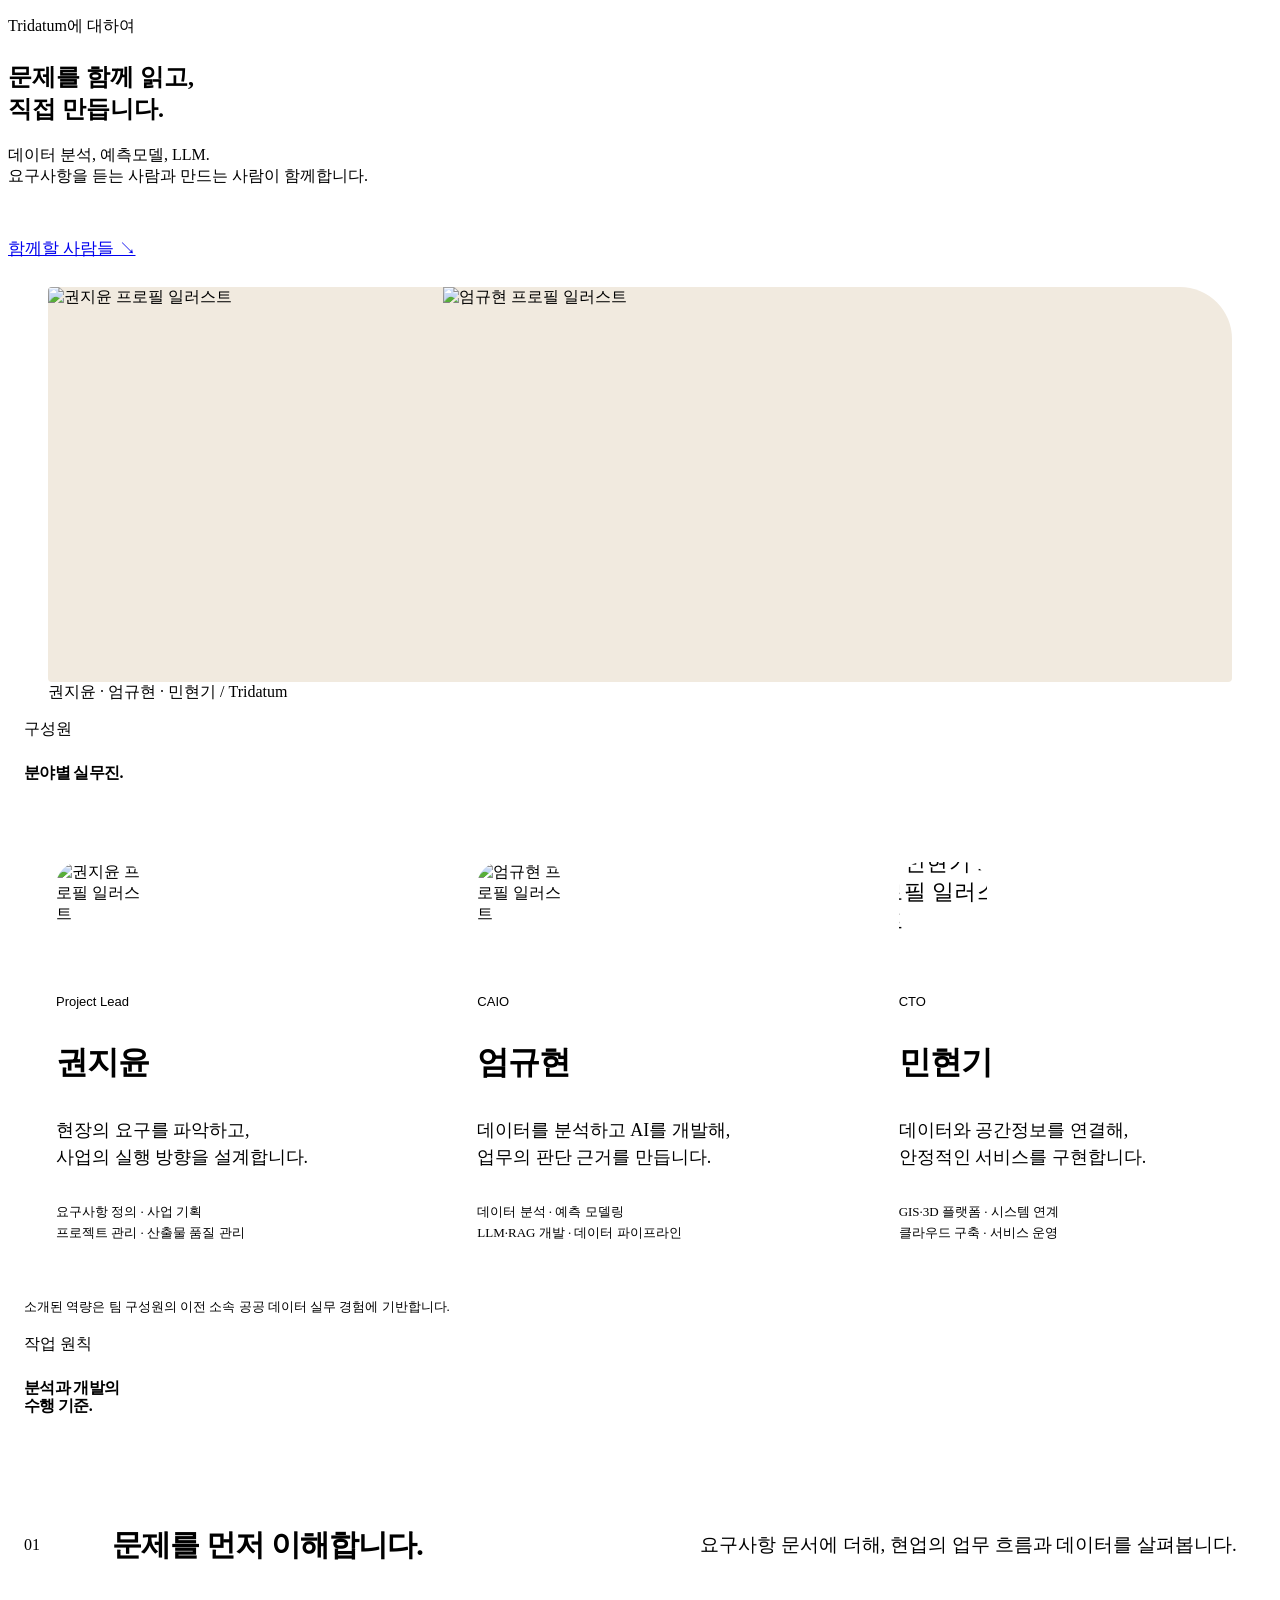
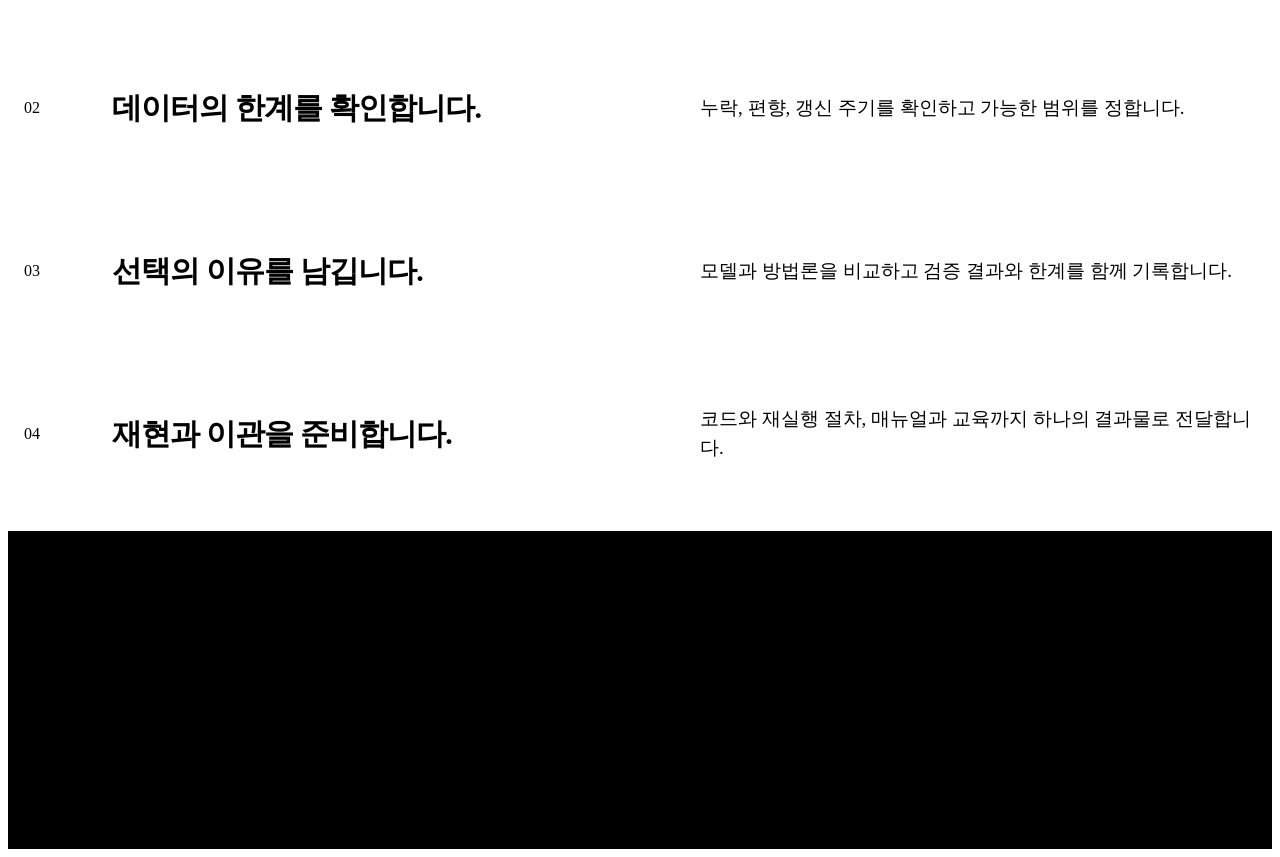
==== commit de197081: "Balance team profile copy and portrait framing" ====
--- a/about.html
+++ b/about.html
@@ -44,7 +44,7 @@
       document.documentElement.classList.add("motion-active");
     </script>
   <link rel="stylesheet" href="assets/css/pages.css?v=20261007p1" />
-  <link rel="stylesheet" href="assets/css/about-team.css?v=20261102a1" />
+  <link rel="stylesheet" href="assets/css/about-team.css?v=20261104a1" />
   </head>
   <body data-page="about" class="editorial page-about">
     <div class="page-transition" aria-hidden="true">
@@ -64,7 +64,7 @@
     <a class="skip-link" href="#main">본문 바로가기</a>
     <div data-include="partials/header.html"></div>
     <main id="main" tabindex="-1">
-      <section class="about-intro"><div><p class="eyebrow">Tridatum에 대하여</p><h1>문제를 함께 읽고,<br />직접 만듭니다.</h1><p>데이터 분석, 예측모델, LLM.<br />요구사항을 듣는 사람과 만드는 사람이 함께합니다.</p><a class="text-link" href="#team">함께할 사람들 ↘</a></div><figure class="team-intro-figure"><div class="team-intro-portraits"><img class="portrait-kwon" src="assets/img/team-characters.png" alt="권지윤 프로필 일러스트" width="887" height="887" /><img class="portrait-eom" src="assets/img/team-characters.png" alt="엄규현 프로필 일러스트" width="887" height="887" /><img src="assets/img/min-hyeongi.png" alt="민현기 프로필 일러스트" width="1254" height="1254" /></div><figcaption>권지윤 · 엄규현 · 민현기 / Tridatum</figcaption></figure></section>
+      <section class="about-intro"><div><p class="eyebrow">Tridatum에 대하여</p><h1>문제를 함께 읽고,<br />직접 만듭니다.</h1><p>데이터 분석, 예측모델, LLM.<br />요구사항을 듣는 사람과 만드는 사람이 함께합니다.</p><a class="text-link" href="#team">함께할 사람들 ↘</a></div><figure class="team-intro-figure"><div class="team-intro-portraits"><img class="portrait-kwon" src="assets/img/team-characters.png" alt="권지윤 프로필 일러스트" width="887" height="887" /><img class="portrait-eom" src="assets/img/team-characters.png" alt="엄규현 프로필 일러스트" width="887" height="887" /><span class="portrait-min-frame"><img src="assets/img/min-hyeongi.png" alt="민현기 프로필 일러스트" width="1254" height="1254" /></span></div><figcaption>권지윤 · 엄규현 · 민현기 / Tridatum</figcaption></figure></section>
       <div class="sheet">
         <div class="sheet-layout">
           <div class="sheet-body">
@@ -81,8 +81,8 @@
                     <h3>권지윤</h3>
                   </div>
                   <div class="person-detail">
-                    <p>사업의 목표와 현장의 요구를 연결합니다.</p>
-                    <span>요구사항 정의 · 사업 총괄 · 산출물 품질 관리</span>
+                    <p>현장의 요구를 파악하고,<br />사업의 실행 방향을 설계합니다.</p>
+                    <span>요구사항 정의 · 사업 기획<br />프로젝트 관리 · 산출물 품질 관리</span>
                   </div>
                 </article>
                 <article class="person reveal">
@@ -92,23 +92,21 @@
                     <h3>엄규현</h3>
                   </div>
                   <div class="person-detail">
-                    <p>데이터 분석부터 업무에 쓰이는 AI 시스템까지 구현합니다.</p>
+                    <p>데이터를 분석하고 AI를 개발해,<br />업무의 판단 근거를 만듭니다.</p>
                     <span>
-                      데이터 엔지니어링 · 예측 모델링 · 공간분석<br />
-                      문서 AI · 지식 검색(RAG) · 폐쇄망 LLM 구축
+                      데이터 분석 · 예측 모델링<br />LLM·RAG 개발 · 데이터 파이프라인
                     </span>
                   </div>
                 </article>
                 <article class="person reveal">
-                  <img class="person-portrait" src="assets/img/min-hyeongi.png" alt="민현기 프로필 일러스트" width="128" height="128" loading="lazy" decoding="async" />
+                  <span class="person-portrait portrait-min-frame"><img src="assets/img/min-hyeongi.png" alt="민현기 프로필 일러스트" width="128" height="128" loading="lazy" decoding="async" /></span>
                   <div>
                     <p class="person-role">CTO</p>
                     <h3>민현기</h3>
                   </div>
                   <div class="person-detail">
-                    <p>공간정보와 데이터를 실제 업무에서 쓰이는 플랫폼으로 구현합니다.</p>
-                    <span>GIS 플랫폼 · 3D 공간데이터 파이프라인 · API·망연계<br />개발 프로젝트 관리 · 클라우드 이관 · 시스템 운영</span>
-                    <p class="person-career">공공 SI·응용 소프트웨어 개발과 개발 PL 경험을 바탕으로, 플랫폼 구축부터 보안·데이터 품질 대응과 운영까지 담당합니다.</p>
+                    <p>데이터와 공간정보를 연결해,<br />안정적인 서비스를 구현합니다.</p>
+                    <span>GIS·3D 플랫폼 · 시스템 연계<br />클라우드 구축 · 서비스 운영</span>
                   </div>
                 </article>
               </div>
--- a/assets/css/about-team.css
+++ b/assets/css/about-team.css
@@ -8,7 +8,9 @@
 .page-about .person-portrait { width: 88px; height: 104px; }
 .page-about .person-role { font-family: var(--font-sans, sans-serif); }
 .page-about .person-detail { align-self: start; }
-.page-about .person-detail .person-career { margin-top: 16px; font-size: 13px; line-height: 1.75; color: #70706b; }
 @media (max-width: 1000px) { .page-about .people-list { grid-template-columns: 1fr; gap: 32px; } .page-about .person { border-top: 1px solid #d5d5cf; padding-top: 24px; } }
 @media (max-width: 600px) { .page-about .team-intro-portraits { border-top-right-radius: 30px; } }
-
+.page-about .portrait-min-frame { display: block; overflow: hidden; }
+.page-about .team-intro-portraits > .portrait-min-frame { aspect-ratio: 1; }
+.page-about .portrait-min-frame img { display: block; width: 100%; height: 100%; object-fit: cover; transform: scale(1.4); transform-origin: 50% 32%; }
+.page-about .person-detail > p { min-height: 3.4em; }
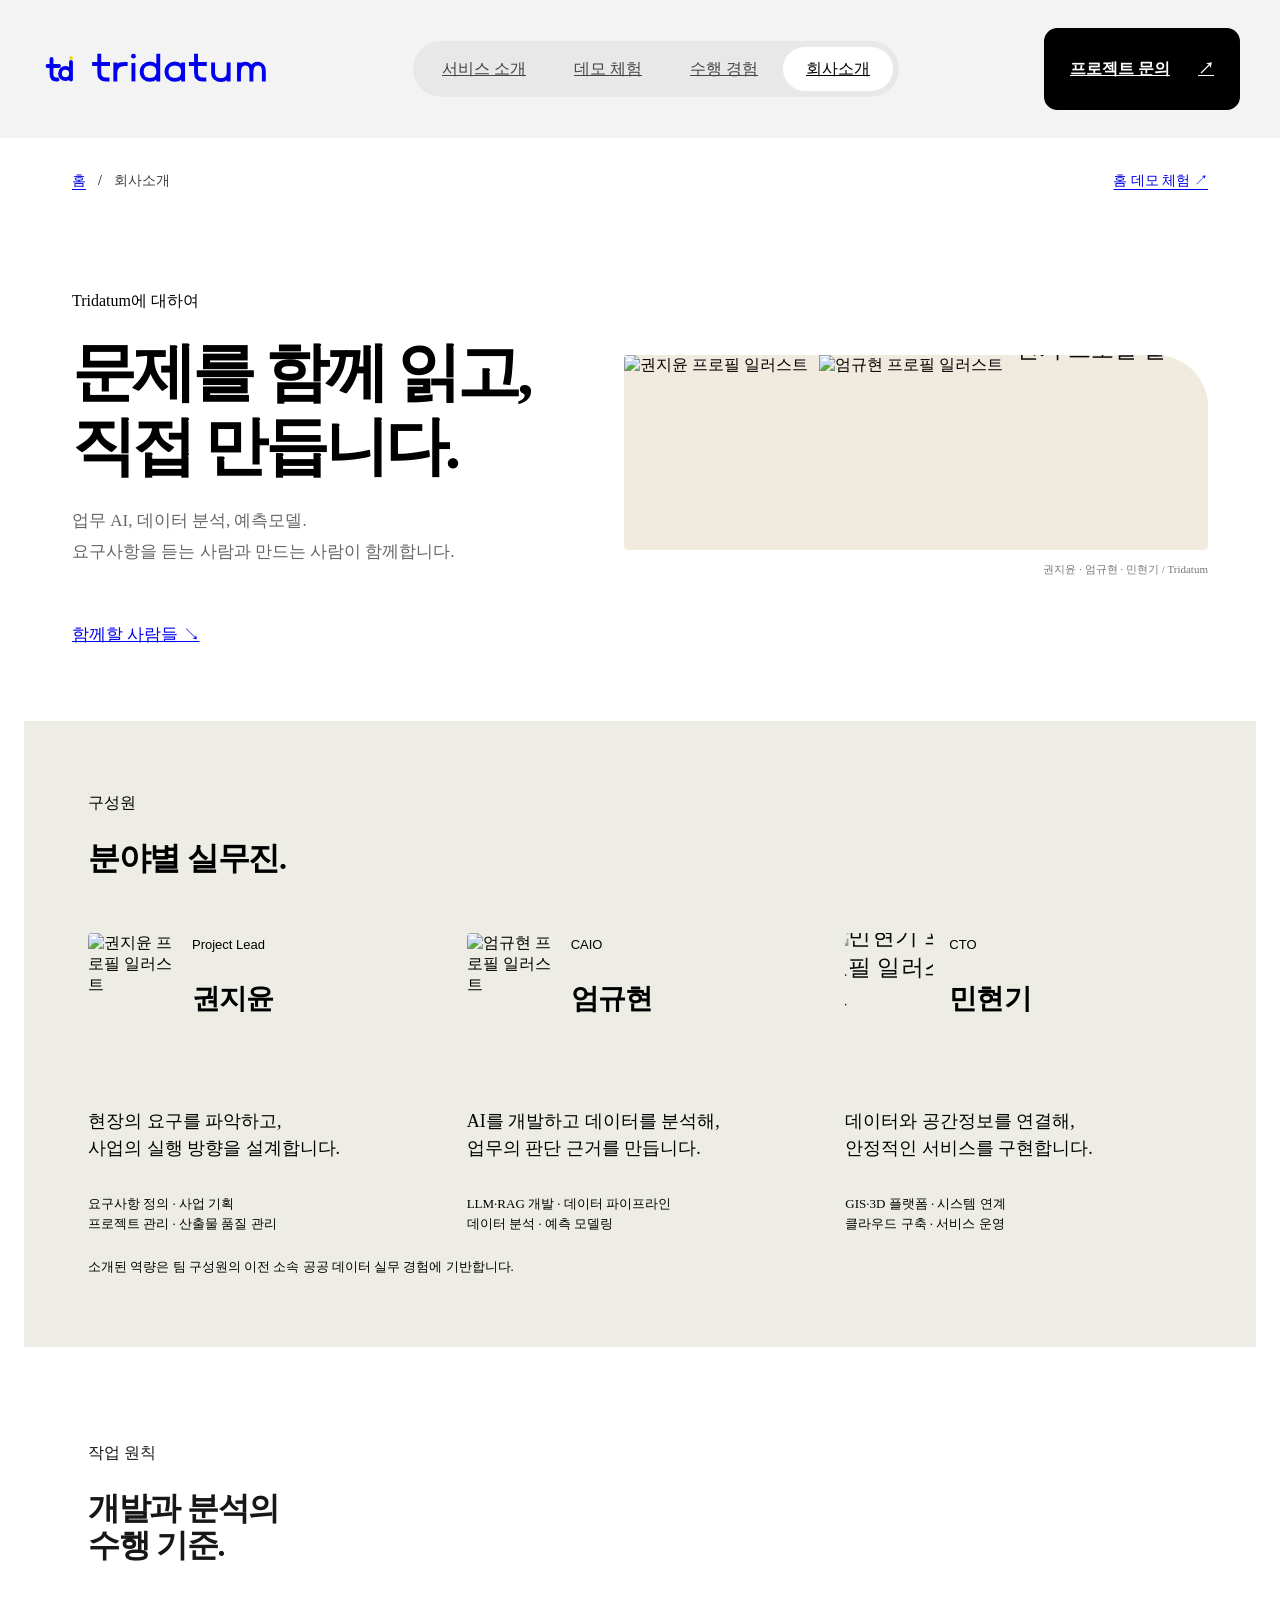
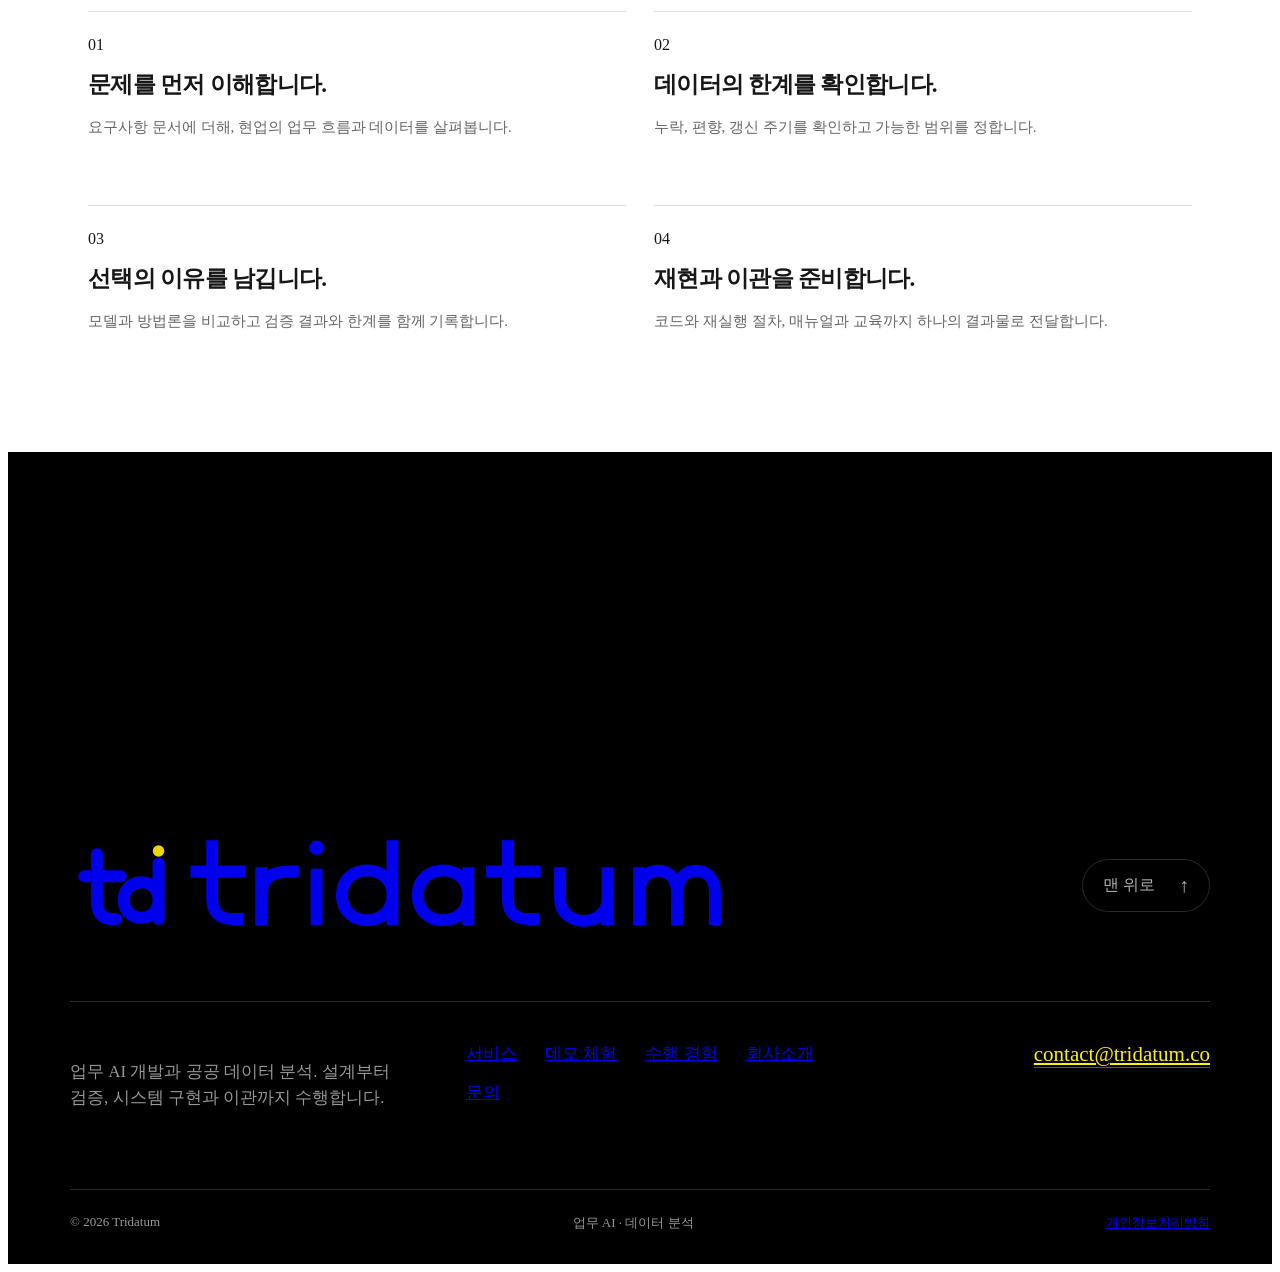
==== commit cdb89560: "Sync verified November 13 production source" ====
--- a/about.html
+++ b/about.html
@@ -3,18 +3,18 @@
   <head>
     <meta charset="UTF-8" />
     <meta name="viewport" content="width=device-width, initial-scale=1.0" />
-    <title>회사소개 · Tridatum</title>
+    <title>회사소개 | 트라이데이텀 - 업무 AI · 데이터 분석</title>
     <meta
       name="description"
-      content="공공 데이터 현장에서 쌓은 경험을 바탕으로 분석부터 AI 구축, 운영 이관까지 직접 수행합니다."
+      content="공공 데이터 현장에서 쌓은 경험을 바탕으로 업무 AI 구축과 데이터 분석, 운영 이관까지 직접 수행합니다."
     />
     <meta name="theme-color" content="#000000" />
     <meta property="og:type" content="website" />
     <meta property="og:site_name" content="Tridatum" />
-    <meta property="og:title" content="회사소개 · Tridatum" />
+    <meta property="og:title" content="회사소개 | 트라이데이텀 - 업무 AI · 데이터 분석" />
     <meta
       property="og:description"
-      content="공공 데이터 현장에서 쌓은 경험을 바탕으로 분석부터 AI 구축, 운영 이관까지 직접 수행합니다."
+      content="공공 데이터 현장에서 쌓은 경험을 바탕으로 업무 AI 구축과 데이터 분석, 운영 이관까지 직접 수행합니다."
     />
     <meta property="og:url" content="https://tridatum.co/about.html" />
     <meta
@@ -38,13 +38,13 @@
     <link rel="stylesheet" href="assets/css/fonts.css?v=20260907v1" />
     <link rel="stylesheet" href="assets/css/base.css?v=20260907v1" />
     <link rel="stylesheet" href="assets/css/design-tokens.css?v=20260907v1" />
-    <link rel="stylesheet" href="assets/css/site.css?v=20260915a3" />
-    <link rel="stylesheet" href="assets/css/design.css?v=20261020b" />
+    <link rel="stylesheet" href="assets/css/site.css?v=20261113v1" />
+    <link rel="stylesheet" href="assets/css/design.css?v=20261113v1" />
     <script>
       document.documentElement.classList.add("motion-active");
     </script>
-  <link rel="stylesheet" href="assets/css/pages.css?v=20261007p1" />
-  <link rel="stylesheet" href="assets/css/about-team.css?v=20261104a1" />
+  <link rel="stylesheet" href="assets/css/pages.css?v=20261113v1" />
+  <link rel="stylesheet" href="assets/css/about-team.css?v=20261113v1" />
   </head>
   <body data-page="about" class="editorial page-about">
     <div class="page-transition" aria-hidden="true">
@@ -64,7 +64,7 @@
     <a class="skip-link" href="#main">본문 바로가기</a>
     <div data-include="partials/header.html"></div>
     <main id="main" tabindex="-1">
-      <section class="about-intro"><div><p class="eyebrow">Tridatum에 대하여</p><h1>문제를 함께 읽고,<br />직접 만듭니다.</h1><p>데이터 분석, 예측모델, LLM.<br />요구사항을 듣는 사람과 만드는 사람이 함께합니다.</p><a class="text-link" href="#team">함께할 사람들 ↘</a></div><figure class="team-intro-figure"><div class="team-intro-portraits"><img class="portrait-kwon" src="assets/img/team-characters.png" alt="권지윤 프로필 일러스트" width="887" height="887" /><img class="portrait-eom" src="assets/img/team-characters.png" alt="엄규현 프로필 일러스트" width="887" height="887" /><span class="portrait-min-frame"><img src="assets/img/min-hyeongi.png" alt="민현기 프로필 일러스트" width="1254" height="1254" /></span></div><figcaption>권지윤 · 엄규현 · 민현기 / Tridatum</figcaption></figure></section>
+      <section class="about-intro"><div><p class="eyebrow">Tridatum에 대하여</p><h1>문제를 함께 읽고,<br />직접 만듭니다.</h1><p>업무 AI, 데이터 분석, 예측모델.<br />요구사항을 듣는 사람과 만드는 사람이 함께합니다.</p><a class="text-link" href="#team">함께할 사람들 ↘</a></div><figure class="team-intro-figure"><div class="team-intro-portraits"><img class="portrait-kwon" src="assets/img/team-characters.png" alt="권지윤 프로필 일러스트" width="887" height="887" /><img class="portrait-eom" src="assets/img/team-characters.png" alt="엄규현 프로필 일러스트" width="887" height="887" /><span class="portrait-min-frame"><img src="assets/img/min-hyeongi.png" alt="민현기 프로필 일러스트" width="1254" height="1254" /></span></div><figcaption>권지윤 · 엄규현 · 민현기 / Tridatum</figcaption></figure></section>
       <div class="sheet">
         <div class="sheet-layout">
           <div class="sheet-body">
@@ -92,9 +92,9 @@
                     <h3>엄규현</h3>
                   </div>
                   <div class="person-detail">
-                    <p>데이터를 분석하고 AI를 개발해,<br />업무의 판단 근거를 만듭니다.</p>
+                    <p>AI를 개발하고 데이터를 분석해,<br />업무의 판단 근거를 만듭니다.</p>
                     <span>
-                      데이터 분석 · 예측 모델링<br />LLM·RAG 개발 · 데이터 파이프라인
+                      LLM·RAG 개발 · 데이터 파이프라인<br />데이터 분석 · 예측 모델링
                     </span>
                   </div>
                 </article>
@@ -118,7 +118,7 @@
             <section class="chapter" id="principles" data-chapter>
               <div class="chapter-head">
                 <p class="eyebrow">작업 원칙</p>
-                <h2 class="reveal">분석과 개발의<br />수행 기준.</h2>
+                <h2 class="reveal">개발과 분석의<br />수행 기준.</h2>
               </div>
               <div class="principle-list">
                 <div class="editorial-row reveal">
@@ -160,9 +160,9 @@
       <section class="contact-banner theme-dark">
         <div>
           <p class="eyebrow">프로젝트 문의</p>
-          <h2 class="reveal" data-c="cta.title">데이터 분석·AI 개발 문의</h2>
+          <h2 class="reveal" data-c="cta.title">업무 AI·데이터 분석 문의</h2>
           <p data-c="cta.desc">
-            분석 목적, 보유 데이터, 일정과 필요한 산출물을 보내주세요.
+            줄이고 싶은 업무나 분석 목적, 보유 자료, 일정을 보내주세요.
           </p>
         </div>
         <a class="round-link" href="contact.html" aria-label="프로젝트 문의하기"
@@ -171,9 +171,9 @@
       </section>
     </main>
     <div data-include="partials/footer.html"></div>
-    <script src="assets/js/include.js?v=20260907v1"></script>
+    <script src="assets/js/include.js?v=20261113v1"></script>
     <script src="assets/js/fade.js?v=20260907v1"></script>
-    <script src="assets/js/motion.js?v=20260907v1"></script>
-    <script src="assets/js/content.js?v=20260907v1"></script>
+    <script src="assets/js/motion.js?v=20261113v1"></script>
+    <script src="assets/js/content.js?v=20261113v1"></script>
   </body>
 </html>
--- a/assets/css/site.css
+++ b/assets/css/site.css
@@ -0,0 +1,519 @@
+/* Shared navigation and footer. Surface polarity follows the section under the header. */
+.site-header {
+  position: fixed;
+  inset: 0 0 auto;
+  z-index: 50;
+  color: #fff;
+  background: rgb(5 5 6 / 0.94);
+  backdrop-filter: blur(12px);
+  transition:
+    background 0.25s,
+    color 0.25s;
+}
+.nav-shell {
+  max-width: 1600px;
+  min-height: 96px;
+  margin: auto;
+  padding: 21px 40px;
+  display: flex;
+  align-items: center;
+  justify-content: space-between;
+  gap: 28px;
+}
+.logo {
+  gap: 12px;
+  flex: none;
+  display: inline-flex;
+  align-items: center;
+}
+.logo .brand-wordmark {
+  width: 176px;
+  height: auto;
+  display: block;
+}
+.brand-point {
+  fill: currentColor;
+}
+nav.menu {
+  display: flex;
+  align-items: center;
+  gap: 2px;
+  padding: 6px;
+  background: #222;
+  border-radius: 9999px;
+}
+nav.menu a {
+  white-space: nowrap;
+  padding: 12px 23px;
+  border-radius: 9999px;
+  font-size: 16px;
+  font-weight: 500;
+  line-height: 1.25;
+  color: #b0b0b0;
+  transition:
+    background 0.2s,
+    color 0.2s;
+}
+nav.menu a:hover,
+nav.menu a.active {
+  background: #3b3b3d;
+  color: #fff;
+}
+.nav-cta {
+  display: inline-flex;
+  align-items: center;
+  justify-content: center;
+  gap: 28px;
+  flex: none;
+  min-height: 50px;
+  padding: 14px 24px;
+  font-size: 16px;
+  font-weight: 600;
+  line-height: 1.2;
+  border-radius: 13.3333px;
+  border: 2px solid transparent;
+  background: #fff100;
+  color: #000;
+  white-space: nowrap;
+}
+.nav-cta span {
+  transition: transform 0.2s;
+}
+.nav-cta:hover span {
+  transform: translate(2px, -2px);
+}
+.site-header.on-light {
+  background: rgb(243 243 243 / 0.94);
+  color: #000;
+}
+.site-header.on-light nav.menu {
+  background: #e8e8e8;
+}
+.site-header.on-light nav.menu a {
+  color: #444;
+}
+.site-header.on-light nav.menu a:hover,
+.site-header.on-light nav.menu a.active {
+  background: #fff;
+  color: #000;
+}
+.site-header.on-light .nav-cta {
+  background: #000;
+  color: #fff;
+}
+.site-header .nav-cta.active {
+  border-color: #fff100;
+  background: #111;
+  color: #fff100;
+}
+.site-header a:focus-visible,
+.nav-toggle:focus-visible,
+.page-location a:focus-visible {
+  outline: 3px solid #b59e00;
+  outline-offset: 4px;
+}
+.page-location {
+  display: flex;
+  flex-wrap: wrap;
+  align-items: center;
+  gap: 8px 12px;
+  grid-column: 1 / -1;
+  width: 100%;
+  margin-bottom: 28px;
+  font-size: 14px;
+  font-weight: 500;
+  line-height: 1.5;
+  letter-spacing: normal;
+}
+.page-location a {
+  display: inline-flex;
+  align-items: center;
+  min-height: 44px;
+  text-underline-offset: 4px;
+}
+.page-location a:hover {
+  text-decoration: underline;
+}
+.page-location [aria-current] {
+  opacity: 0.75;
+}
+.page-location .page-location-demo {
+  margin-left: auto;
+  text-decoration: underline;
+}
+.contact-sheet > .page-location {
+  max-width: 1200px;
+  margin-inline: auto;
+}
+#demo,
+#contact {
+  scroll-margin-top: 0;
+}
+.editorial .hero-actions .btn.primary {
+  background: #fff100;
+  color: #000;
+  border-color: #fff100;
+  font-weight: 700;
+  box-shadow: 0 4px 18px rgb(0 0 0 / 0.12);
+}
+.editorial .hero-actions .btn.primary:hover {
+  background: #eed500;
+  border-color: #eed500;
+}
+#approach .service-accordion:first-of-type[open] .row-arrow {
+  background: #fff100;
+  color: #000;
+}
+@media (max-width: 480px) {
+  .ai-masthead .sculpture-fallback {
+    overflow-x: clip;
+    overflow-y: visible;
+    overflow-clip-margin: 24px;
+  }
+}
+.nav-toggle {
+  display: none;
+}
+.site-footer {
+  position: relative;
+  z-index: 3;
+  padding: 62px max(62px, calc((100vw - 1444px) / 2)) 32px;
+  background: #000;
+  color: #fff;
+}
+.footer-top {
+  display: flex;
+  justify-content: space-between;
+  align-items: center;
+  gap: 32px;
+  padding-bottom: 62px;
+}
+.footer-brand {
+  display: inline-flex;
+  align-items: center;
+  gap: 12px;
+}
+.footer-brand .brand-wordmark {
+  width: clamp(210px, 42vw, 600px);
+  height: auto;
+}
+.footer-brand .brand-monogram {
+  width: clamp(42px, 8.4vw, 120px);
+  height: auto;
+  flex: none;
+}
+.footer-brand .brand-point {
+  fill: currentColor;
+}
+.back-top {
+  display: inline-flex;
+  align-items: center;
+  gap: 24px;
+  padding: 14px 20px;
+  min-height: 48px;
+  border: 1px solid #2a2a2c;
+  background: transparent;
+  color: #b0b0b0;
+  font: 14px var(--font-body);
+  border-radius: 9999px;
+  cursor: pointer;
+  white-space: nowrap;
+}
+.back-top span {
+  font-size: 20px;
+}
+.footer-middle {
+  display: grid;
+  grid-template-columns: 1fr 1fr 1fr;
+  gap: 48px;
+  border-top: 1px solid #2a2a2c;
+  padding-block: 40px 62px;
+}
+.footer-middle p {
+  font-size: 17px;
+  line-height: 1.5;
+  max-width: 340px;
+  color: #979797;
+}
+.footer-middle nav {
+  display: flex;
+  align-content: flex-start;
+  flex-wrap: wrap;
+  gap: 16px 28px;
+  font-size: 17px;
+  color: #fff100;
+}
+.footer-middle nav a:hover {
+  text-decoration: underline;
+  text-underline-offset: 6px;
+}
+.footer-email {
+  justify-self: end;
+  align-self: start;
+  font-size: 21px;
+  color: #fff100;
+  border-bottom: 1px solid #555;
+}
+.footer-bottom {
+  display: flex;
+  justify-content: space-between;
+  gap: 24px;
+  flex-wrap: wrap;
+  padding-top: 24px;
+  border-top: 1px solid #2a2a2c;
+  color: #979797;
+  font-size: 13px;
+}
+@media (max-width: 1100px) {
+  .nav-shell {
+    padding-inline: 24px;
+    gap: 20px;
+  }
+  nav.menu a {
+    padding-inline: 16px;
+  }
+  .logo .brand-wordmark {
+    width: 153px;
+  }
+  .nav-cta {
+    padding-inline: 18px;
+    gap: 20px;
+  }
+}
+@media (max-width: 850px) {
+  .nav-shell {
+    min-height: 80px;
+    padding: 16px 24px;
+    gap: 16px;
+  }
+  .logo .brand-wordmark {
+    width: 145px;
+  }
+  .nav-cta {
+    margin-left: auto;
+    min-height: 44px;
+    font-size: 14px;
+    padding: 12px 16px;
+    gap: 16px;
+  }
+  .nav-toggle {
+    display: flex;
+    flex-direction: column;
+    align-items: center;
+    justify-content: center;
+    gap: 6px;
+    flex: none;
+    width: 44px;
+    height: 44px;
+    border-radius: 13px;
+    border: 1px solid #444;
+    background: transparent;
+    color: inherit;
+    cursor: pointer;
+  }
+  .nav-toggle span {
+    width: 20px;
+    height: 2px;
+    background: currentColor;
+    transition: transform 0.25s;
+  }
+  .site-header.on-light .nav-toggle {
+    border-color: #ccc;
+  }
+  .site-header nav.menu {
+    display: none;
+    position: absolute;
+    top: 80px;
+    right: 16px;
+    left: 16px;
+    border-radius: 24px;
+    padding: 16px;
+    background: #141416;
+    border: 1px solid #2a2a2c;
+  }
+  .site-header.on-light nav.menu {
+    background: #fff;
+    border-color: #e5e7eb;
+  }
+  .site-header.open nav.menu {
+    display: flex;
+    flex-direction: column;
+    align-items: stretch;
+  }
+  .site-header nav.menu a {
+    padding: 18px;
+    border-radius: 13px;
+    font-size: 18px;
+  }
+  .site-header.open .nav-toggle span:first-child {
+    transform: translateY(4px) rotate(45deg);
+  }
+  .site-header.open .nav-toggle span:last-child {
+    transform: translateY(-4px) rotate(-45deg);
+  }
+  .site-footer {
+    padding: 48px 32px 24px;
+  }
+  .footer-top {
+    padding-bottom: 40px;
+  }
+  .footer-middle {
+    grid-template-columns: 1fr 1fr;
+    gap: 32px;
+    padding-block: 32px 48px;
+  }
+  .footer-middle p,
+  .footer-middle nav {
+    font-size: 16px;
+  }
+  .footer-email {
+    justify-self: start;
+    grid-column: 1/-1;
+    font-size: 21px;
+  }
+}
+@media (max-width: 480px) {
+  .nav-shell {
+    gap: 10px;
+    padding-inline: 16px;
+  }
+  .logo .brand-wordmark {
+    width: 117px;
+  }
+  .nav-cta {
+    font-size: 12px;
+    padding-inline: 12px;
+    gap: 10px;
+  }
+  .nav-toggle {
+    width: 44px;
+  }
+  .site-footer {
+    padding-inline: 28px;
+  }
+  .footer-top {
+    flex-direction: column;
+    align-items: flex-start;
+    gap: 28px;
+  }
+  .footer-middle {
+    gap: 28px;
+    grid-template-columns: 1fr;
+  }
+  .footer-email {
+    grid-column: auto;
+  }
+  .footer-bottom span:nth-child(2) {
+    display: none;
+  }
+}
+@media (prefers-reduced-motion: reduce) {
+  .site-header,
+  .nav-toggle span,
+  .nav-cta span {
+    transition: none;
+  }
+}
+
+/* The supplied td monogram accompanies the wordmark at every viewport. */
+.logo .brand-badge {
+  width: 40px;
+  height: 40px;
+  flex: none;
+}
+@media (max-width: 1100px) {
+  .nav-shell {
+    gap: 16px;
+  }
+  .logo {
+    gap: 10px;
+  }
+  .logo .brand-badge {
+    width: 38px;
+    height: 38px;
+  }
+  nav.menu a {
+    padding-inline: 12px;
+  }
+}
+@media (max-width: 520px) {
+  .logo {
+    gap: 7px;
+  }
+  .logo .brand-badge {
+    width: 32px;
+    height: 32px;
+  }
+  .logo .brand-wordmark {
+    width: 106px;
+  }
+  .nav-shell {
+    gap: 10px;
+    padding-inline: 16px;
+  }
+  .nav-cta {
+    padding-inline: 12px;
+    gap: 8px;
+    font-size: 12px;
+  }
+}
+@media (max-width: 360px) {
+  .logo .brand-wordmark {
+    width: 92px;
+  }
+  .logo .brand-badge {
+    width: 29px;
+    height: 29px;
+  }
+  .nav-shell {
+    gap: 8px;
+    padding-inline: 12px;
+  }
+  .nav-cta {
+    padding-inline: 9px;
+    font-size: 11px;
+  }
+  .nav-cta span {
+    display: none;
+  }
+}
+
+/* Both names occupy the same box so the navigation never shifts. */
+.brand-name {
+  position: relative;
+  display: block;
+  flex: none;
+}
+.brand-name .brand-wordmark {
+  display: block;
+}
+.brand-pronunciation {
+  position: absolute;
+  inset: 0;
+  width: 100%;
+  height: 100%;
+  fill: currentColor;
+  font-family: "Wanted Sans", sans-serif;
+  font-size: 58px;
+  font-weight: 650;
+  letter-spacing: 0;
+  opacity: 0;
+  pointer-events: none;
+}
+/* Fade out first, then reveal the other name without overlapping strokes. */
+.brand-name .brand-wordmark {
+  transition: opacity 80ms ease 80ms;
+}
+.brand-name .brand-pronunciation {
+  transition: opacity 80ms ease;
+}
+@media (hover: hover) and (pointer: fine) {
+  .brand-name:hover .brand-wordmark { opacity: 0; transition-delay: 0ms; }
+  .brand-name:hover .brand-pronunciation { opacity: 1; transition-delay: 80ms; }
+}
+:is(.logo, .footer-brand):focus-visible .brand-wordmark { opacity: 0; transition-delay: 0ms; }
+:is(.logo, .footer-brand):focus-visible .brand-pronunciation { opacity: 1; transition-delay: 80ms; }
+@media (prefers-reduced-motion: reduce) {
+  .brand-name .brand-wordmark,
+  .brand-name .brand-pronunciation { transition: none !important; }
+}
--- a/assets/css/pages.css
+++ b/assets/css/pages.css
@@ -0,0 +1,36 @@
+/* Shared type and spacing, distinct page structures. */
+:is(.page-services,.page-work,.page-about,.page-contact) .sheet { margin: 0; border-radius: 0; }
+:is(.page-services,.page-about) .sheet-layout { display: block; max-width: 1320px; margin: auto; }
+:is(.page-services,.page-about) .sheet-body { min-width: 0; }
+.service-intro,.work-intro,.about-intro,.experience-index,.service-selector { max-width: 1320px; margin-inline: auto; padding-inline: clamp(24px,5vw,72px); }
+.service-intro { padding-top: 170px; padding-bottom: 56px; display: grid; grid-template-columns: 1.3fr 1fr; gap: 20px 70px; align-items: end; }
+.service-intro .eyebrow { grid-column: 1/-1; }
+.service-intro h1,.work-intro h1,.about-intro h1,.page-contact h1 { font-size: clamp(42px,5vw,70px); letter-spacing: -.06em; line-height: 1.16; font-weight: 600; }
+.service-intro > p:last-child,.about-intro p:not(.eyebrow),.work-intro > p:last-child { font-size: 17px; line-height: 1.8; color: #666; }
+.service-selector { display: grid; grid-template-columns: repeat(3,1fr); gap: 12px; padding-bottom: 48px; }
+.service-selector a { position: relative; display: grid; gap: 12px; background: #e8e8e3; border-radius: 14px; padding: 24px; text-decoration: none; transition: background .2s; }
+.service-selector a[aria-current="true"] { background: #eae038; color: #171717; }
+.service-selector a:focus-visible { outline: 2px solid #171717; outline-offset: 4px; }
+.service-selector a:hover { background: #deded7; }
+.service-selector strong { font-size: 24px; font-weight: 600; }.service-selector span,.service-selector small { font-size: 12px; }.service-selector b { position: absolute; right: 24px; top: 24px; font-weight: 400; }
+.page-services .chapter.service-detail { padding: 40px clamp(24px,5vw,72px) 80px; min-height: 0; color: #191919; background: #fff; border-top: 1px solid #e4e4df; }
+.page-services .service-detail[hidden] { display: none; }
+.page-services .svc-row { display: grid; grid-template-columns: .8fr 1.2fr; gap: 50px; align-items: start; }
+.page-services .svc-txt { padding-top: 28px; }.page-services .svc-txt h2 { font-size: 35px; }.page-services .ops-service-preview { min-width: 0; }
+.page-services .service-detail .techline,.page-services .service-detail > p { font-size: 13px; }
+.work-intro { padding-block: 166px 60px; display: grid; grid-template-columns: 1.2fr 1fr; gap: 28px 70px; background: #191919; color: #fff; max-width: none; }
+.work-intro .eyebrow { grid-column: 1/-1; color: #d6d235; }.work-intro > p:last-child { color: #c8c8c3; align-self: end; }
+.experience-index { padding-block: 58px 90px; }.experience-tools { display: flex; justify-content: space-between; align-items: center; gap: 24px; padding-bottom: 30px; }.experience-tools h2 { font-size: 23px; }
+.experience-tools [role="group"] { display: flex; flex-wrap: wrap; gap: 8px; }.experience-tools button { padding: 9px 16px; border: 0; border-radius: 99px; font: inherit; font-size: 13px; cursor: pointer; background: #e7e7e1; }.experience-tools button[aria-pressed="true"] { background: #191919; color: #fff; }
+.experience-row { display: grid; grid-template-columns: 50px 1.2fr 1fr; gap: 28px; border-top: 1px solid #d5d5cf; padding: 38px 0; }.experience-row[hidden] { display: none; }.experience-number { font-size: 14px; color: #888; }.experience-row h3 { font-size: 27px; letter-spacing: -.04em; margin-block: 10px; }.experience-row p:not(.eyebrow) { font-size: 14px; color: #666; line-height: 1.7; }.experience-row dl { display: grid; gap: 18px; font-size: 14px; line-height: 1.6; }.experience-row dt { color: #888; font-size: 11px; margin-bottom: 4px; }.experience-index .text-link { margin-top: 24px; }
+.about-intro { padding-block: 150px 64px; display: grid; grid-template-columns: 1fr 1.15fr; gap: 45px; align-items: center; }.about-intro h1 { margin-block: 22px; }.about-intro .text-link { margin-top: 28px; }.about-intro figure { margin: 0; }.about-intro figure img { width: 100%; height: auto; border-radius: 4px 90px 4px 4px; }.about-intro figcaption { font-size: 11px; color: #777; margin-top: 12px; text-align: right; }
+.page-about #team { background: #edece5; padding: 56px clamp(24px,5vw,72px); min-height: 0; }.page-about .chapter-head { margin-bottom: 32px; }.page-about .chapter-head h2 { font-size: 32px; }.page-about .people-list { display: grid; grid-template-columns: 1fr 1fr; gap: 32px; }.page-about .person { background: transparent; padding: 0; display: grid; grid-template-columns: 110px 1fr; gap: 20px; }.page-about .person-portrait { width: 110px; height: 128px; border-radius: 4px; margin: 0; }.page-about .person-detail { grid-column: 1/-1; }.page-about .person h3 { font-size: 28px; }.page-about #principles { padding: 64px clamp(24px,5vw,72px); min-height: 0; background: #fff; color: #171717; }.page-about .principle-list { display: grid; grid-template-columns: 1fr 1fr; gap: 28px; }.page-about .editorial-row { display: block; padding: 24px 0; border-top: 1px solid #ddd; }.page-about .editorial-row h3 { font-size: 23px; margin-block: 16px; }.page-about .editorial-row p { font-size: 15px; color: #666; }
+.page-contact .contact-sheet { padding: 145px clamp(24px,5vw,72px) 60px; background: #ecece6; }.page-contact .contact-layout { max-width: 1200px; margin: auto; display: grid; grid-template-columns: 1fr 1.1fr; gap: 72px; padding: 0; }.page-contact h1 { margin: 20px 0; }.contact-lede { font-size: 16px; color: #666; line-height: 1.8; margin-bottom: 30px; }.page-contact .contact-email { font-size: 23px; }.page-contact .iform { padding: 32px; border-radius: 18px; background: #fff; }.page-contact .contact-process { max-width: 1200px; margin: 65px auto 0; padding: 34px 0 0; border-top: 1px solid #ccc; }.page-contact .contact-process article h3 { font-size: 20px; }
+@media(max-width:800px) {
+ .service-intro,.work-intro,.about-intro { grid-template-columns: 1fr; padding-top: 124px; gap: 20px; }.service-selector { gap: 6px; }.service-selector a { padding: 15px 10px; }.service-selector strong { font-size: 17px; }.service-selector small { display: none; }.service-selector b { right: 10px; top: 12px; }.page-services .svc-row { grid-template-columns: 1fr; gap: 24px; }
+ .experience-tools { align-items: start; flex-direction: column; }.experience-row { grid-template-columns: 28px 1fr; gap: 14px; }.experience-row dl { grid-column: 2; }.experience-row h3 { font-size: 23px; }
+ .page-about .people-list,.page-about .principle-list { grid-template-columns: 1fr; }.about-intro figure { max-width: 560px; }.page-contact .contact-layout { grid-template-columns: 1fr; gap: 28px; }.page-contact .contact-sheet { padding-top: 124px; }.page-contact .iform { padding: 22px; }
+}
+
+.editorial.page-services .sheet,.editorial.page-about .sheet,.editorial.page-contact .sheet { margin-inline: 0; border-radius: 0; }
+.service-selector a[aria-current="true"]:hover { background: #eae038; }
--- a/assets/css/about-team.css
+++ b/assets/css/about-team.css
@@ -12,5 +12,6 @@
 @media (max-width: 600px) { .page-about .team-intro-portraits { border-top-right-radius: 30px; } }
 .page-about .portrait-min-frame { display: block; overflow: hidden; }
 .page-about .team-intro-portraits > .portrait-min-frame { aspect-ratio: 1; }
-.page-about .portrait-min-frame img { display: block; width: 100%; height: 100%; object-fit: cover; transform: scale(1.4); transform-origin: 50% 32%; }
+/* Match head size and warm, muted tones without modifying the source portrait. */
+.page-about .portrait-min-frame img { display: block; width: 100%; height: 100%; object-fit: cover; transform: scale(1.45); transform-origin: 50% 22%; filter: saturate(.72) contrast(.94) brightness(1.05); }
 .page-about .person-detail > p { min-height: 3.4em; }
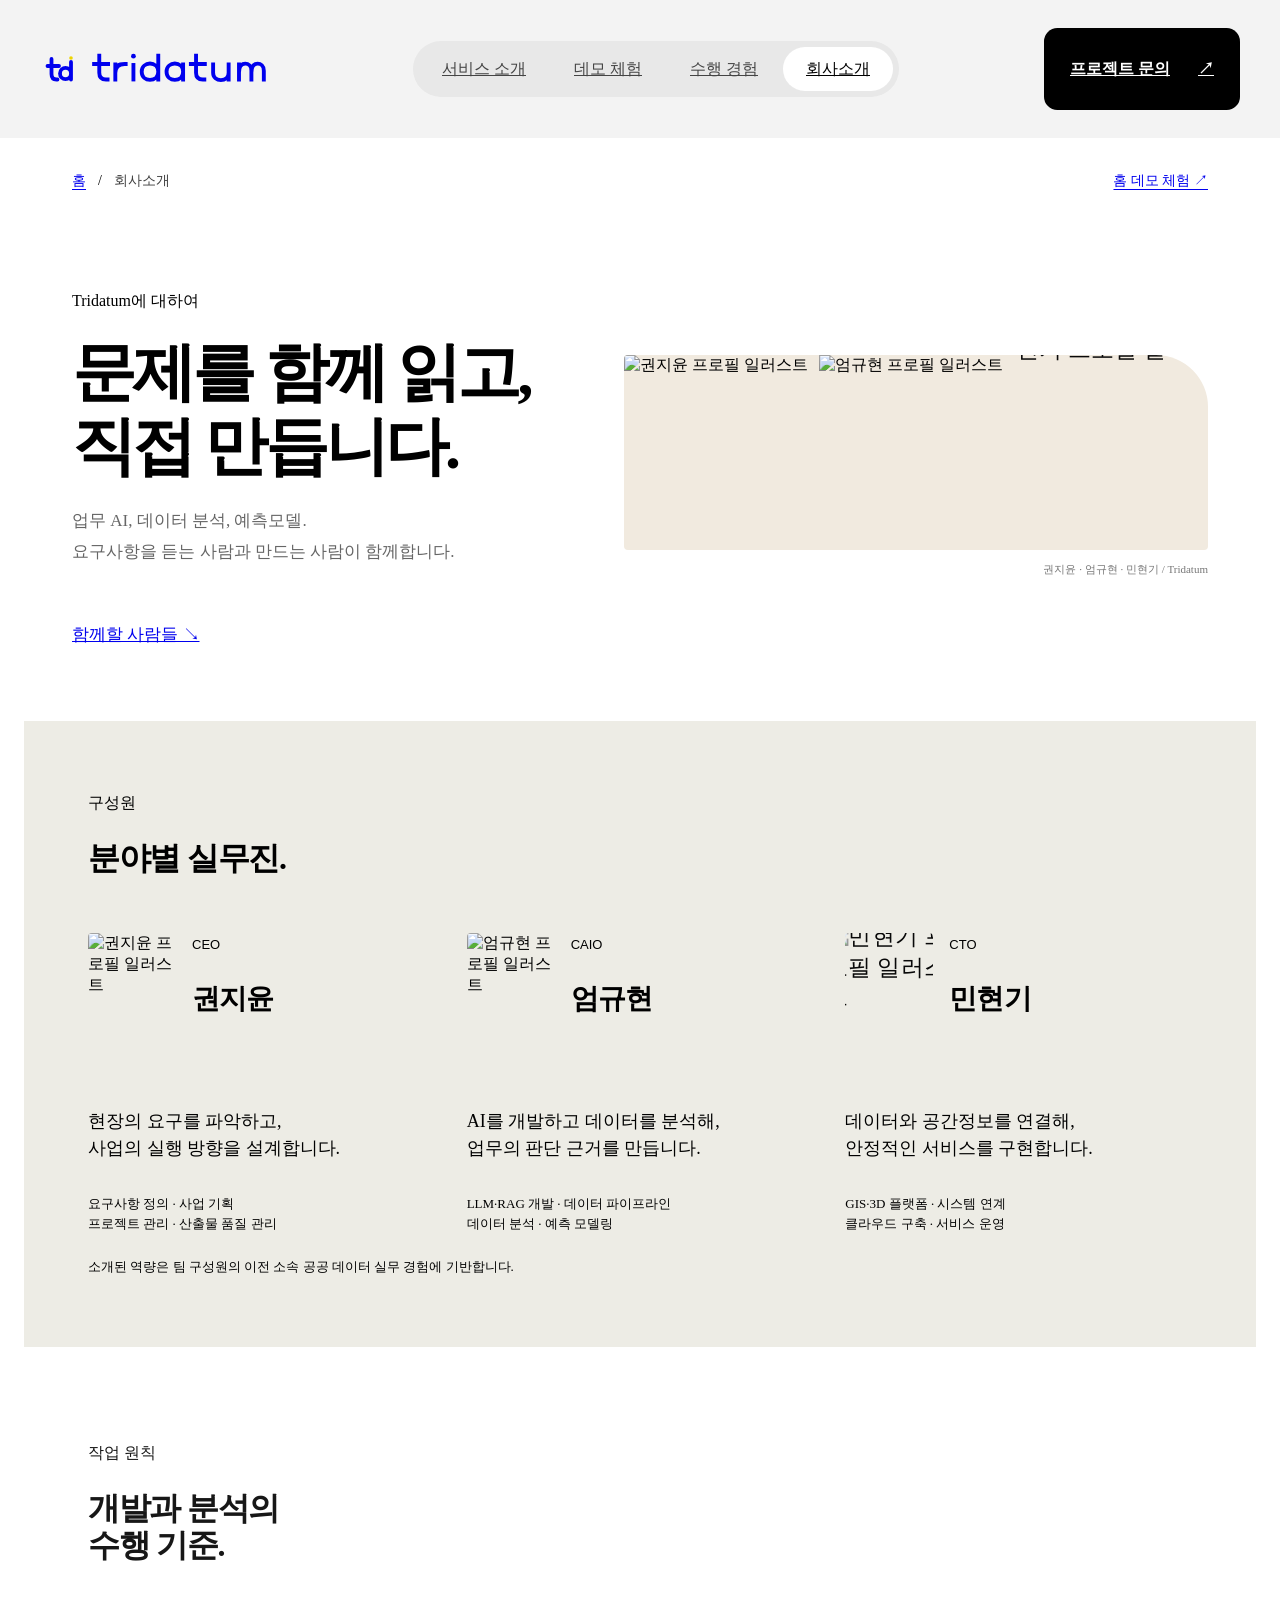
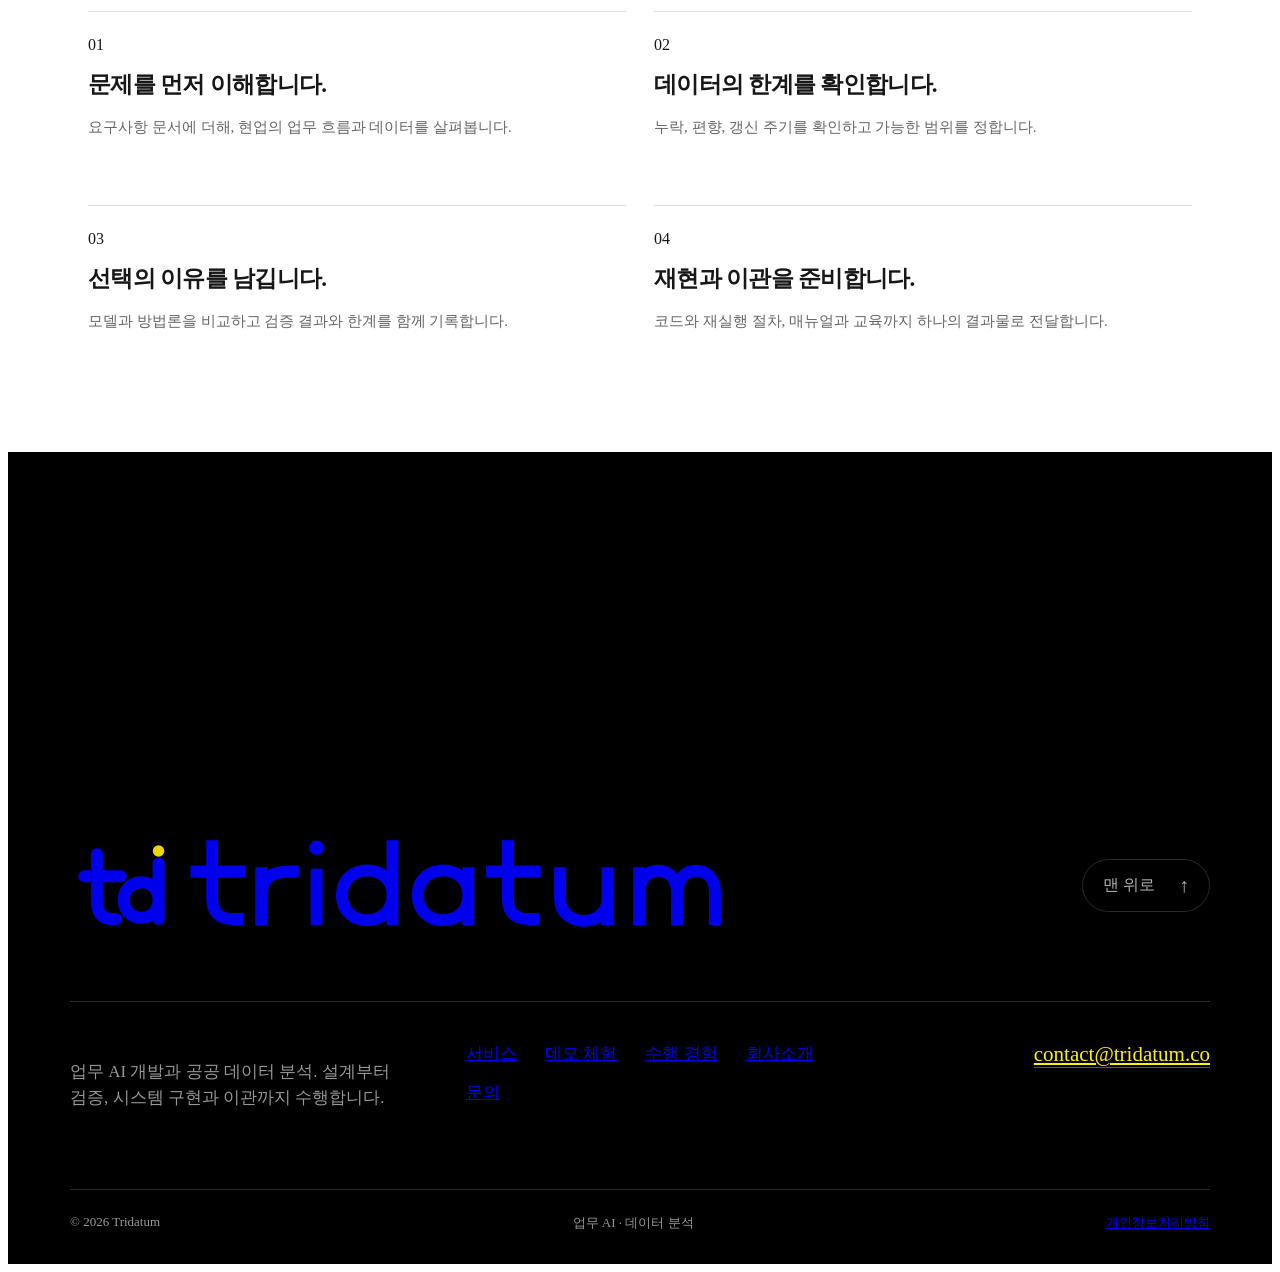
==== commit 51a49766: "Change Kwon Jiyoon team title to CEO" ====
--- a/about.html
+++ b/about.html
@@ -3,26 +3,26 @@
   <head>
     <meta charset="UTF-8" />
     <meta name="viewport" content="width=device-width, initial-scale=1.0" />
-    <title>회사소개 | 트라이데이텀 - 업무 AI · 데이터 분석</title>
+    <title>회사소개 | 트라이데이텀(Tridatum)</title>
     <meta
       name="description"
-      content="공공 데이터 현장에서 쌓은 경험을 바탕으로 업무 AI 구축과 데이터 분석, 운영 이관까지 직접 수행합니다."
+      content="트라이데이텀은 업무 AI 개발과 데이터 분석을 수행하는 팀입니다. 공공 데이터 현장 경험을 바탕으로 설계, 검증, 시스템 구현과 운영 이관까지 직접 진행합니다."
     />
     <meta name="theme-color" content="#000000" />
     <meta property="og:type" content="website" />
-    <meta property="og:site_name" content="Tridatum" />
-    <meta property="og:title" content="회사소개 | 트라이데이텀 - 업무 AI · 데이터 분석" />
+    <meta property="og:site_name" content="트라이데이텀" />
+    <meta property="og:title" content="회사소개 | 트라이데이텀(Tridatum)" />
     <meta
       property="og:description"
-      content="공공 데이터 현장에서 쌓은 경험을 바탕으로 업무 AI 구축과 데이터 분석, 운영 이관까지 직접 수행합니다."
+      content="트라이데이텀은 업무 AI 개발과 데이터 분석을 수행하는 팀입니다. 공공 데이터 현장 경험을 바탕으로 설계, 검증, 시스템 구현과 운영 이관까지 직접 진행합니다."
     />
-    <meta property="og:url" content="https://tridatum.co/about.html" />
+    <meta property="og:url" content="https://tridatum.co/about" />
     <meta
       property="og:image"
       content="https://tridatum.co/assets/img/og.png?v=20260907v1"
     />
     <meta name="twitter:card" content="summary_large_image" />
-    <link rel="canonical" href="https://tridatum.co/about.html" />
+    <link rel="canonical" href="https://tridatum.co/about" />
     <link
       rel="icon"
       href="assets/img/logo-mark.svg?v=20260908b2"
@@ -77,7 +77,7 @@
                 <article class="person reveal">
                   <img class="person-portrait person-portrait-left" src="assets/img/team-characters.png" alt="권지윤 프로필 일러스트" width="128" height="128" loading="lazy" decoding="async" />
                   <div>
-                    <p class="person-role">Project Lead</p>
+                    <p class="person-role">CEO</p>
                     <h3>권지윤</h3>
                   </div>
                   <div class="person-detail">
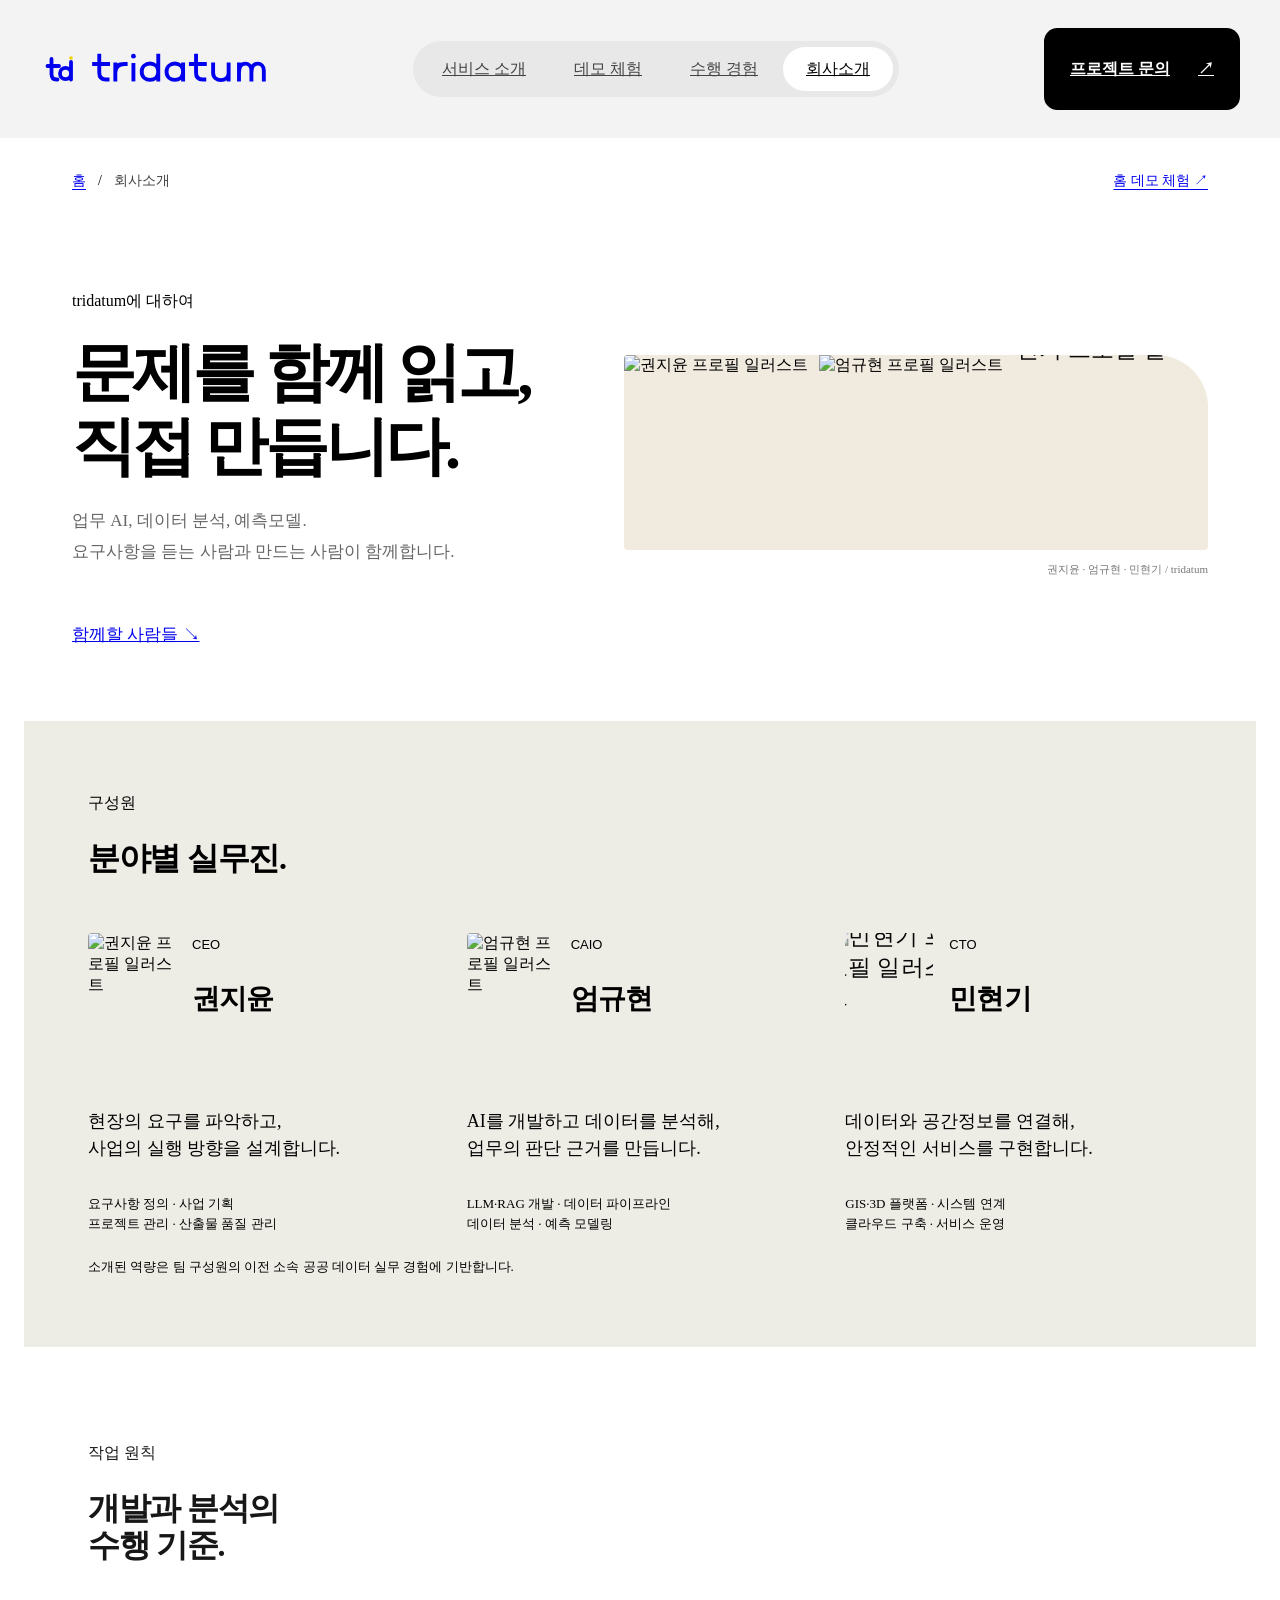
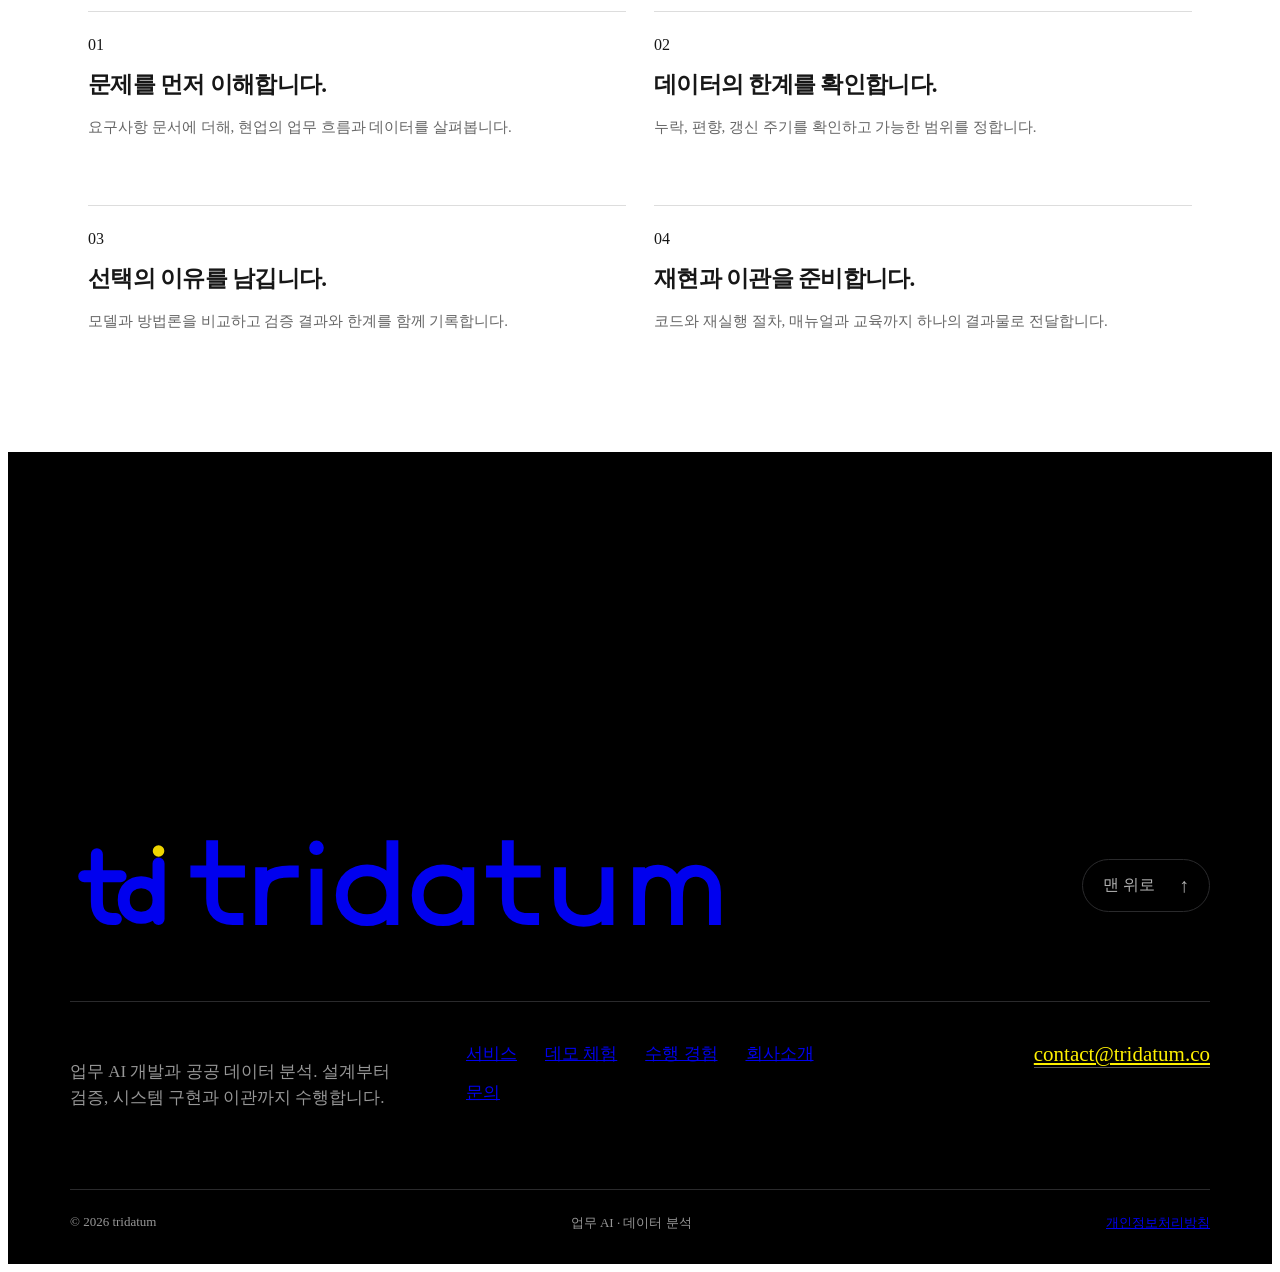
==== commit 42c0974a: "Normalize company display names to (주)트라이데이텀 and tridatum" ====
--- a/about.html
+++ b/about.html
@@ -3,18 +3,18 @@
   <head>
     <meta charset="UTF-8" />
     <meta name="viewport" content="width=device-width, initial-scale=1.0" />
-    <title>회사소개 | 트라이데이텀(Tridatum)</title>
+    <title>회사소개 | (주)트라이데이텀(tridatum)</title>
     <meta
       name="description"
-      content="트라이데이텀은 업무 AI 개발과 데이터 분석을 수행하는 팀입니다. 공공 데이터 현장 경험을 바탕으로 설계, 검증, 시스템 구현과 운영 이관까지 직접 진행합니다."
+      content="(주)트라이데이텀은 업무 AI 개발과 데이터 분석을 수행하는 팀입니다. 공공 데이터 현장 경험을 바탕으로 설계, 검증, 시스템 구현과 운영 이관까지 직접 진행합니다."
     />
     <meta name="theme-color" content="#000000" />
     <meta property="og:type" content="website" />
-    <meta property="og:site_name" content="트라이데이텀" />
-    <meta property="og:title" content="회사소개 | 트라이데이텀(Tridatum)" />
+    <meta property="og:site_name" content="(주)트라이데이텀" />
+    <meta property="og:title" content="회사소개 | (주)트라이데이텀(tridatum)" />
     <meta
       property="og:description"
-      content="트라이데이텀은 업무 AI 개발과 데이터 분석을 수행하는 팀입니다. 공공 데이터 현장 경험을 바탕으로 설계, 검증, 시스템 구현과 운영 이관까지 직접 진행합니다."
+      content="(주)트라이데이텀은 업무 AI 개발과 데이터 분석을 수행하는 팀입니다. 공공 데이터 현장 경험을 바탕으로 설계, 검증, 시스템 구현과 운영 이관까지 직접 진행합니다."
     />
     <meta property="og:url" content="https://tridatum.co/about" />
     <meta
@@ -64,7 +64,7 @@
     <a class="skip-link" href="#main">본문 바로가기</a>
     <div data-include="partials/header.html"></div>
     <main id="main" tabindex="-1">
-      <section class="about-intro"><div><p class="eyebrow">Tridatum에 대하여</p><h1>문제를 함께 읽고,<br />직접 만듭니다.</h1><p>업무 AI, 데이터 분석, 예측모델.<br />요구사항을 듣는 사람과 만드는 사람이 함께합니다.</p><a class="text-link" href="#team">함께할 사람들 ↘</a></div><figure class="team-intro-figure"><div class="team-intro-portraits"><img class="portrait-kwon" src="assets/img/team-characters.png" alt="권지윤 프로필 일러스트" width="887" height="887" /><img class="portrait-eom" src="assets/img/team-characters.png" alt="엄규현 프로필 일러스트" width="887" height="887" /><span class="portrait-min-frame"><img src="assets/img/min-hyeongi.png" alt="민현기 프로필 일러스트" width="1254" height="1254" /></span></div><figcaption>권지윤 · 엄규현 · 민현기 / Tridatum</figcaption></figure></section>
+      <section class="about-intro"><div><p class="eyebrow">tridatum에 대하여</p><h1>문제를 함께 읽고,<br />직접 만듭니다.</h1><p>업무 AI, 데이터 분석, 예측모델.<br />요구사항을 듣는 사람과 만드는 사람이 함께합니다.</p><a class="text-link" href="#team">함께할 사람들 ↘</a></div><figure class="team-intro-figure"><div class="team-intro-portraits"><img class="portrait-kwon" src="assets/img/team-characters.png" alt="권지윤 프로필 일러스트" width="887" height="887" /><img class="portrait-eom" src="assets/img/team-characters.png" alt="엄규현 프로필 일러스트" width="887" height="887" /><span class="portrait-min-frame"><img src="assets/img/min-hyeongi.png" alt="민현기 프로필 일러스트" width="1254" height="1254" /></span></div><figcaption>권지윤 · 엄규현 · 민현기 / tridatum</figcaption></figure></section>
       <div class="sheet">
         <div class="sheet-layout">
           <div class="sheet-body">
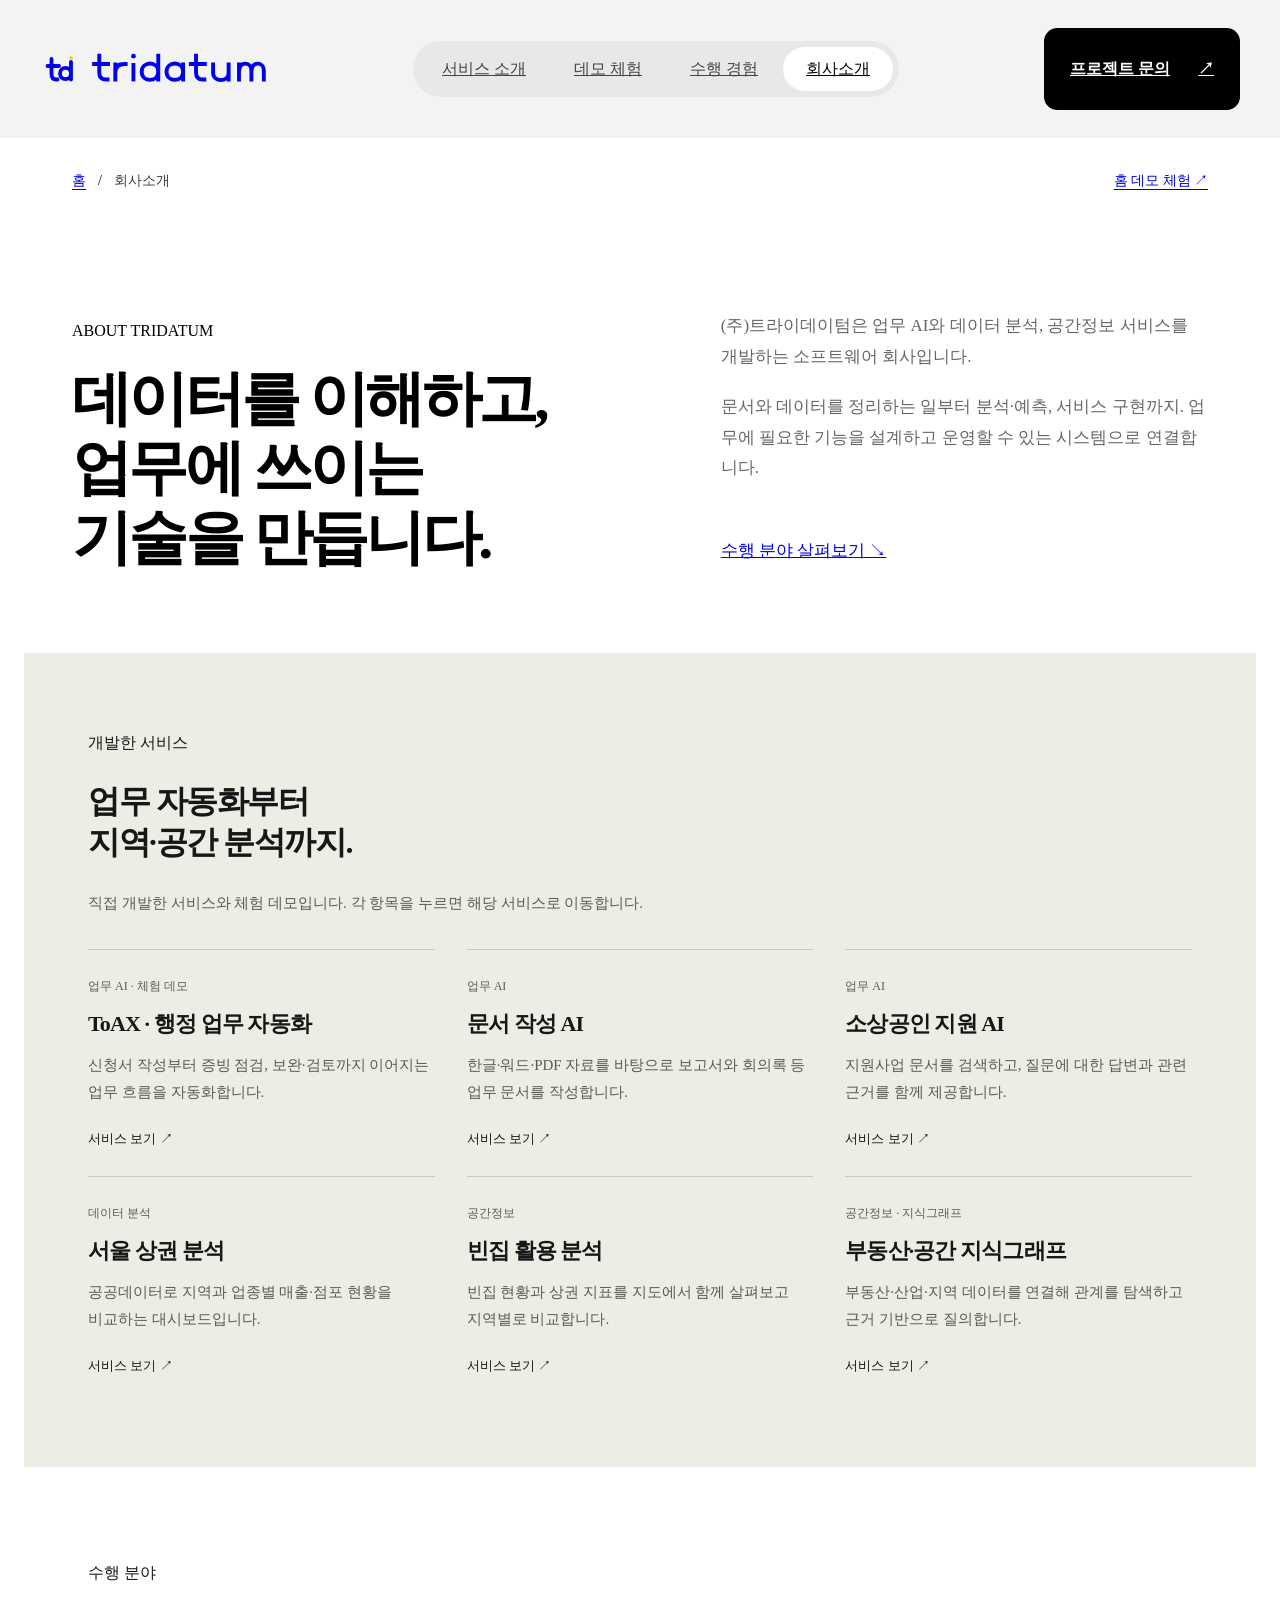
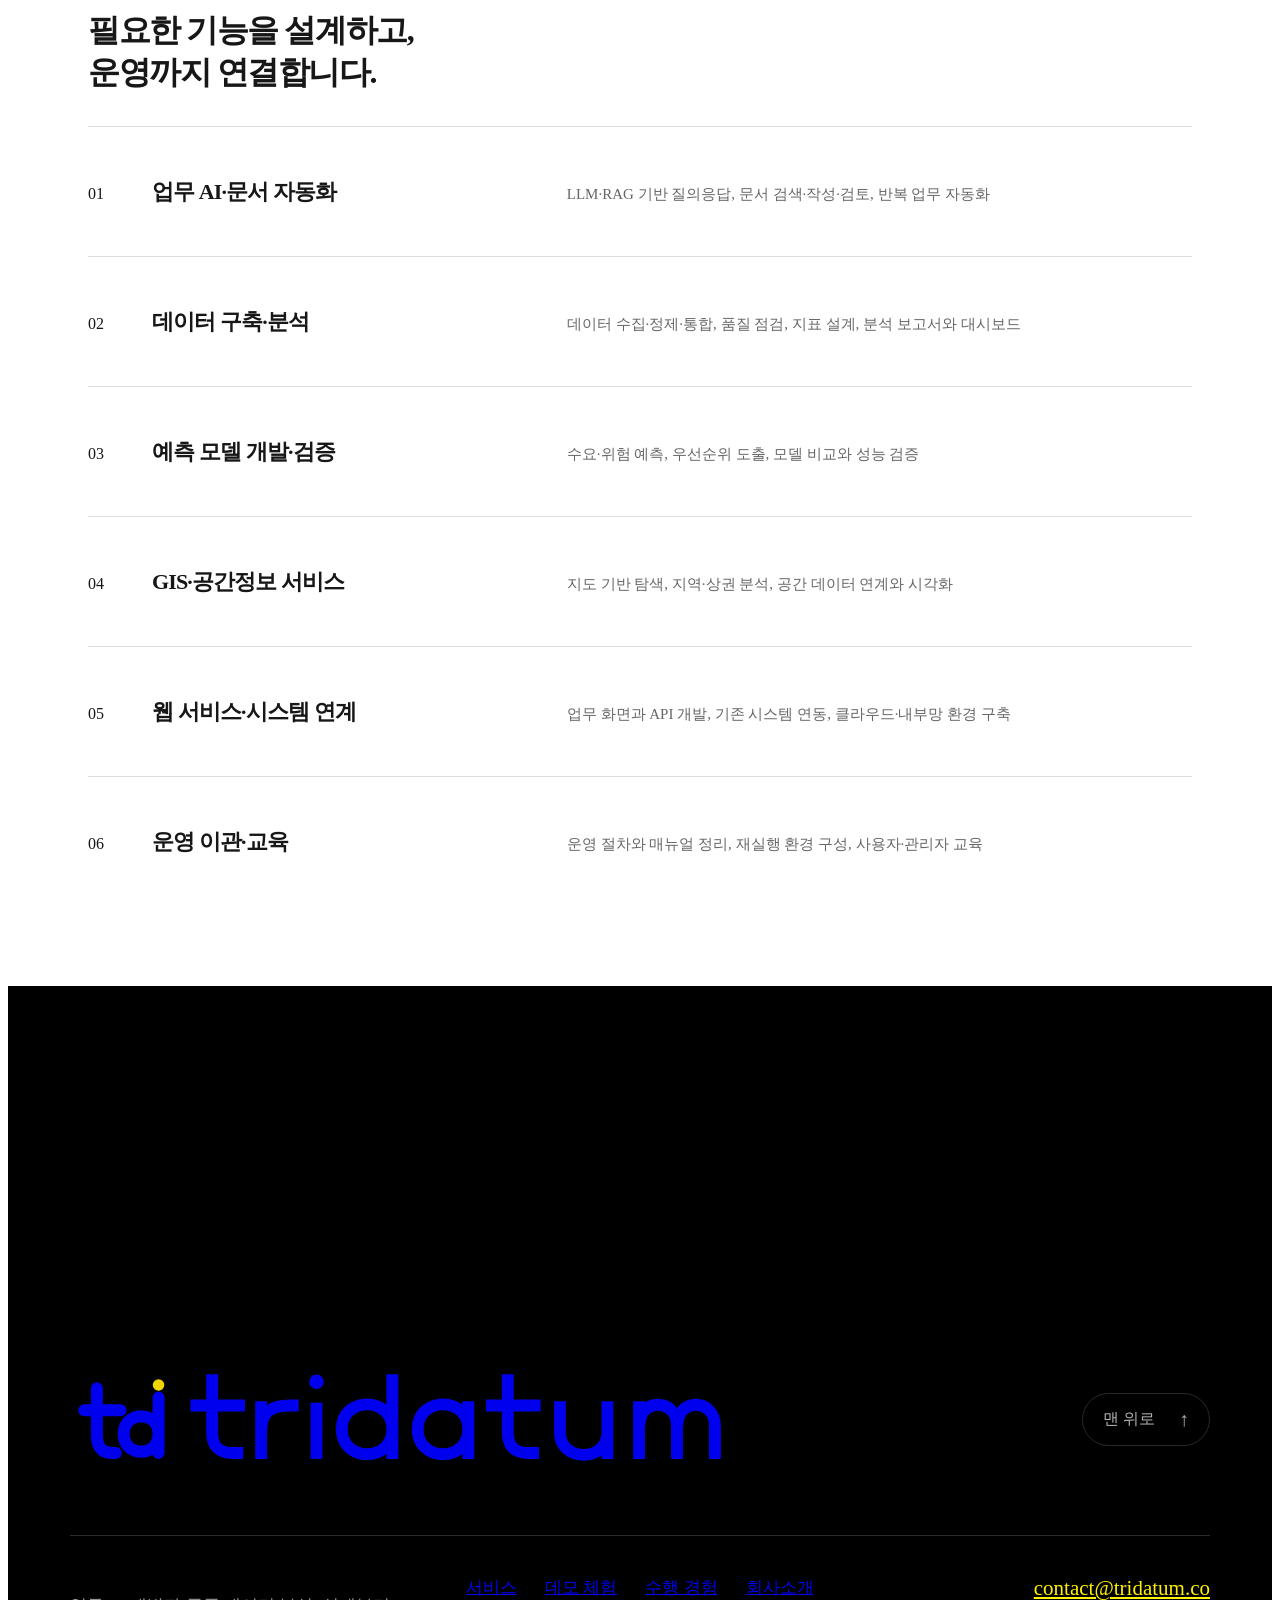
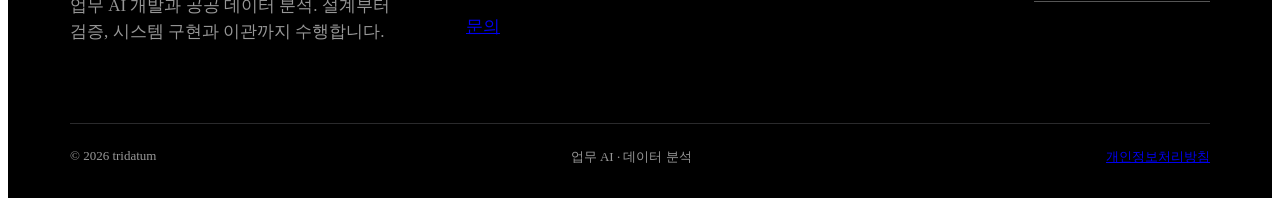
==== commit 2e028ea4: "Replace individual profiles with company services and capabilities" ====
--- a/about.html
+++ b/about.html
@@ -6,7 +6,7 @@
     <title>회사소개 | (주)트라이데이텀(tridatum)</title>
     <meta
       name="description"
-      content="(주)트라이데이텀은 업무 AI 개발과 데이터 분석을 수행하는 팀입니다. 공공 데이터 현장 경험을 바탕으로 설계, 검증, 시스템 구현과 운영 이관까지 직접 진행합니다."
+      content="(주)트라이데이텀은 업무 AI, 데이터 분석, 공간정보 서비스를 개발합니다. 개발한 서비스와 AI·데이터·시스템 구축 분야의 수행 역량을 소개합니다."
     />
     <meta name="theme-color" content="#000000" />
     <meta property="og:type" content="website" />
@@ -14,7 +14,7 @@
     <meta property="og:title" content="회사소개 | (주)트라이데이텀(tridatum)" />
     <meta
       property="og:description"
-      content="(주)트라이데이텀은 업무 AI 개발과 데이터 분석을 수행하는 팀입니다. 공공 데이터 현장 경험을 바탕으로 설계, 검증, 시스템 구현과 운영 이관까지 직접 진행합니다."
+      content="(주)트라이데이텀은 업무 AI, 데이터 분석, 공간정보 서비스를 개발합니다. 개발한 서비스와 AI·데이터·시스템 구축 분야의 수행 역량을 소개합니다."
     />
     <meta property="og:url" content="https://tridatum.co/about" />
     <meta
@@ -44,7 +44,7 @@
       document.documentElement.classList.add("motion-active");
     </script>
   <link rel="stylesheet" href="assets/css/pages.css?v=20261113v1" />
-  <link rel="stylesheet" href="assets/css/about-team.css?v=20261113v1" />
+  <link rel="stylesheet" href="assets/css/about-company.css?v=20261123v1" />
   </head>
   <body data-page="about" class="editorial page-about">
     <div class="page-transition" aria-hidden="true">
@@ -64,96 +64,49 @@
     <a class="skip-link" href="#main">본문 바로가기</a>
     <div data-include="partials/header.html"></div>
     <main id="main" tabindex="-1">
-      <section class="about-intro"><div><p class="eyebrow">tridatum에 대하여</p><h1>문제를 함께 읽고,<br />직접 만듭니다.</h1><p>업무 AI, 데이터 분석, 예측모델.<br />요구사항을 듣는 사람과 만드는 사람이 함께합니다.</p><a class="text-link" href="#team">함께할 사람들 ↘</a></div><figure class="team-intro-figure"><div class="team-intro-portraits"><img class="portrait-kwon" src="assets/img/team-characters.png" alt="권지윤 프로필 일러스트" width="887" height="887" /><img class="portrait-eom" src="assets/img/team-characters.png" alt="엄규현 프로필 일러스트" width="887" height="887" /><span class="portrait-min-frame"><img src="assets/img/min-hyeongi.png" alt="민현기 프로필 일러스트" width="1254" height="1254" /></span></div><figcaption>권지윤 · 엄규현 · 민현기 / tridatum</figcaption></figure></section>
+      <section class="about-intro">
+        <div>
+          <p class="eyebrow">ABOUT TRIDATUM</p>
+          <h1>데이터를 이해하고,<br />업무에 쓰이는<br />기술을 만듭니다.</h1>
+        </div>
+        <div class="company-overview">
+          <p>(주)트라이데이텀은 업무 AI와 데이터 분석, 공간정보 서비스를 개발하는 소프트웨어 회사입니다.</p>
+          <p>문서와 데이터를 정리하는 일부터 분석·예측, 서비스 구현까지. 업무에 필요한 기능을 설계하고 운영할 수 있는 시스템으로 연결합니다.</p>
+          <a class="text-link" href="#capabilities">수행 분야 살펴보기 ↘</a>
+        </div>
+      </section>
       <div class="sheet">
         <div class="sheet-layout">
           <div class="sheet-body">
-            <section class="chapter" id="team" data-chapter>
+            <section class="chapter company-section" id="services-built" data-chapter aria-labelledby="services-built-title">
               <div class="chapter-head">
-                <p class="eyebrow">구성원</p>
-                <h2 class="reveal">분야별 실무진.</h2>
+                <p class="eyebrow">개발한 서비스</p>
+                <h2 class="reveal" id="services-built-title">업무 자동화부터<br />지역·공간 분석까지.</h2>
+                <p class="company-section-lede">직접 개발한 서비스와 체험 데모입니다. 각 항목을 누르면 해당 서비스로 이동합니다.</p>
               </div>
-              <div class="people-list">
-                <article class="person reveal">
-                  <img class="person-portrait person-portrait-left" src="assets/img/team-characters.png" alt="권지윤 프로필 일러스트" width="128" height="128" loading="lazy" decoding="async" />
-                  <div>
-                    <p class="person-role">CEO</p>
-                    <h3>권지윤</h3>
-                  </div>
-                  <div class="person-detail">
-                    <p>현장의 요구를 파악하고,<br />사업의 실행 방향을 설계합니다.</p>
-                    <span>요구사항 정의 · 사업 기획<br />프로젝트 관리 · 산출물 품질 관리</span>
-                  </div>
-                </article>
-                <article class="person reveal">
-                  <img class="person-portrait person-portrait-right" src="assets/img/team-characters.png" alt="엄규현 프로필 일러스트" width="128" height="128" loading="lazy" decoding="async" />
-                  <div>
-                    <p class="person-role">CAIO</p>
-                    <h3>엄규현</h3>
-                  </div>
-                  <div class="person-detail">
-                    <p>AI를 개발하고 데이터를 분석해,<br />업무의 판단 근거를 만듭니다.</p>
-                    <span>
-                      LLM·RAG 개발 · 데이터 파이프라인<br />데이터 분석 · 예측 모델링
-                    </span>
-                  </div>
-                </article>
-                <article class="person reveal">
-                  <span class="person-portrait portrait-min-frame"><img src="assets/img/min-hyeongi.png" alt="민현기 프로필 일러스트" width="128" height="128" loading="lazy" decoding="async" /></span>
-                  <div>
-                    <p class="person-role">CTO</p>
-                    <h3>민현기</h3>
-                  </div>
-                  <div class="person-detail">
-                    <p>데이터와 공간정보를 연결해,<br />안정적인 서비스를 구현합니다.</p>
-                    <span>GIS·3D 플랫폼 · 시스템 연계<br />클라우드 구축 · 서비스 운영</span>
-                  </div>
-                </article>
+              <ul class="company-projects">
+                <li><a href="https://toax.tridatum.co"><span class="project-category">업무 AI · 체험 데모</span><h3>ToAX · 행정 업무 자동화</h3><p>신청서 작성부터 증빙 점검, 보완·검토까지 이어지는 업무 흐름을 자동화합니다.</p><span class="project-visit">서비스 보기 <span aria-hidden="true">↗</span></span></a></li>
+                <li><a href="https://file.tridatum.co/"><span class="project-category">업무 AI</span><h3>문서 작성 AI</h3><p>한글·워드·PDF 자료를 바탕으로 보고서와 회의록 등 업무 문서를 작성합니다.</p><span class="project-visit">서비스 보기 <span aria-hidden="true">↗</span></span></a></li>
+                <li><a href="https://rag.tridatum.co/"><span class="project-category">업무 AI</span><h3>소상공인 지원 AI</h3><p>지원사업 문서를 검색하고, 질문에 대한 답변과 관련 근거를 함께 제공합니다.</p><span class="project-visit">서비스 보기 <span aria-hidden="true">↗</span></span></a></li>
+                <li><a href="https://dash.tridatum.co/"><span class="project-category">데이터 분석</span><h3>서울 상권 분석</h3><p>공공데이터로 지역과 업종별 매출·점포 현황을 비교하는 대시보드입니다.</p><span class="project-visit">서비스 보기 <span aria-hidden="true">↗</span></span></a></li>
+                <li><a href="https://binzib.tridatum.co/"><span class="project-category">공간정보</span><h3>빈집 활용 분석</h3><p>빈집 현황과 상권 지표를 지도에서 함께 살펴보고 지역별로 비교합니다.</p><span class="project-visit">서비스 보기 <span aria-hidden="true">↗</span></span></a></li>
+                <li><a href="https://graph.tridatum.co"><span class="project-category">공간정보 · 지식그래프</span><h3>부동산·공간 지식그래프</h3><p>부동산·산업·지역 데이터를 연결해 관계를 탐색하고 근거 기반으로 질의합니다.</p><span class="project-visit">서비스 보기 <span aria-hidden="true">↗</span></span></a></li>
+              </ul>
+            </section>
+            <section class="chapter company-section" id="capabilities" data-chapter aria-labelledby="capabilities-title">
+              <div class="chapter-head">
+                <p class="eyebrow">수행 분야</p>
+                <h2 class="reveal" id="capabilities-title">필요한 기능을 설계하고,<br />운영까지 연결합니다.</h2>
               </div>
-              <p class="fineprint">
-                소개된 역량은 팀 구성원의 이전 소속 공공 데이터 실무 경험에
-                기반합니다.
-              </p>
+              <ol class="company-capabilities">
+                <li><span class="row-number" aria-hidden="true">01</span><h3>업무 AI·문서 자동화</h3><p>LLM·RAG 기반 질의응답, 문서 검색·작성·검토, 반복 업무 자동화</p></li>
+                <li><span class="row-number" aria-hidden="true">02</span><h3>데이터 구축·분석</h3><p>데이터 수집·정제·통합, 품질 점검, 지표 설계, 분석 보고서와 대시보드</p></li>
+                <li><span class="row-number" aria-hidden="true">03</span><h3>예측 모델 개발·검증</h3><p>수요·위험 예측, 우선순위 도출, 모델 비교와 성능 검증</p></li>
+                <li><span class="row-number" aria-hidden="true">04</span><h3>GIS·공간정보 서비스</h3><p>지도 기반 탐색, 지역·상권 분석, 공간 데이터 연계와 시각화</p></li>
+                <li><span class="row-number" aria-hidden="true">05</span><h3>웹 서비스·시스템 연계</h3><p>업무 화면과 API 개발, 기존 시스템 연동, 클라우드·내부망 환경 구축</p></li>
+                <li><span class="row-number" aria-hidden="true">06</span><h3>운영 이관·교육</h3><p>운영 절차와 매뉴얼 정리, 재실행 환경 구성, 사용자·관리자 교육</p></li>
+              </ol>
             </section>
-            <section class="chapter" id="principles" data-chapter>
-              <div class="chapter-head">
-                <p class="eyebrow">작업 원칙</p>
-                <h2 class="reveal">개발과 분석의<br />수행 기준.</h2>
-              </div>
-              <div class="principle-list">
-                <div class="editorial-row reveal">
-                  <span class="row-number">01</span>
-                  <h3>문제를 먼저 이해합니다.</h3>
-                  <p>
-                    요구사항 문서에 더해, 현업의 업무 흐름과 데이터를
-                    살펴봅니다.
-                  </p>
-                </div>
-                <div class="editorial-row reveal">
-                  <span class="row-number">02</span>
-                  <h3>데이터의 한계를 확인합니다.</h3>
-                  <p>
-                    누락, 편향, 갱신 주기를 확인하고 가능한 범위를 정합니다.
-                  </p>
-                </div>
-                <div class="editorial-row reveal">
-                  <span class="row-number">03</span>
-                  <h3>선택의 이유를 남깁니다.</h3>
-                  <p>
-                    모델과 방법론을 비교하고 검증 결과와 한계를 함께 기록합니다.
-                  </p>
-                </div>
-                <div class="editorial-row reveal">
-                  <span class="row-number">04</span>
-                  <h3>재현과 이관을 준비합니다.</h3>
-                  <p>
-                    코드와 재실행 절차, 매뉴얼과 교육까지 하나의 결과물로
-                    전달합니다.
-                  </p>
-                </div>
-              </div>
-            </section>
-
           </div>
         </div>
       </div>
--- a/assets/css/about-company.css
+++ b/assets/css/about-company.css
@@ -0,0 +1,35 @@
+/* Company overview and public services; scoped to the About page. */
+.page-about .about-intro { grid-template-columns: 1.2fr 1fr; gap: 64px; padding-bottom: 80px; align-items: end; }
+.page-about .about-intro h1 { font-size: clamp(40px, 4.7vw, 64px); margin-bottom: 0; word-break: keep-all; }
+.page-about .company-overview p + p { margin-top: 20px; }
+.page-about .company-section { padding: 64px clamp(24px, 5vw, 72px); min-height: 0; background: #fff; color: #171717; scroll-margin-top: 100px; }
+.page-about #services-built { background: #edece5; }
+.page-about .chapter-head h2 { line-height: 1.3; letter-spacing: -.045em; word-break: keep-all; }
+.page-about .company-section-lede { margin-top: 20px; max-width: 600px; font-size: 15px; line-height: 1.8; color: #5b5b55; }
+.page-about .company-projects { display: grid; grid-template-columns: repeat(3, minmax(0, 1fr)); gap: 0 32px; list-style: none; padding: 0; margin: 0; }
+.page-about .company-projects li { display: flex; border-top: 1px solid #c8c8bf; }
+.page-about .company-projects a { display: flex; flex-direction: column; width: 100%; padding: 28px 0; color: inherit; text-decoration: none; }
+.page-about .project-category { font-size: 12px; color: #5b5b55; }
+.page-about .company-projects h3 { margin: 14px 0 12px; font-size: 22px; font-weight: 600; line-height: 1.4; letter-spacing: -.04em; word-break: keep-all; }
+.page-about .company-projects p { margin: 0 0 24px; font-size: 15px; line-height: 1.8; color: #5b5b55; word-break: keep-all; }
+.page-about .project-visit { margin-top: auto; font-size: 13px; }
+.page-about .company-projects a:hover h3 { text-decoration: underline; text-underline-offset: 5px; }
+.page-about .company-projects a:focus-visible { outline: 2px solid #171717; outline-offset: 5px; }
+.page-about .company-capabilities { list-style: none; padding: 0; margin: 0; }
+.page-about .company-capabilities li { display: grid; grid-template-columns: 40px 1fr 1.6fr; gap: 24px; align-items: baseline; padding: 26px 0; border-top: 1px solid #ddd; }
+.page-about .company-capabilities h3 { font-size: 22px; font-weight: 600; letter-spacing: -.04em; line-height: 1.5; word-break: keep-all; }
+.page-about .company-capabilities p { font-size: 15px; line-height: 1.8; color: #666; word-break: keep-all; }
+@media (max-width: 1000px) {
+  .page-about .company-projects { grid-template-columns: repeat(2, minmax(0, 1fr)); }
+  .page-about .about-intro { gap: 32px; }
+}
+@media (max-width: 800px) {
+  .page-about .about-intro { grid-template-columns: 1fr; padding-bottom: 48px; }
+  .page-about .company-section { padding-block: 48px; }
+  .page-about .company-capabilities li { grid-template-columns: 24px 1fr; gap: 10px 16px; }
+  .page-about .company-capabilities p { grid-column: 2; }
+}
+@media (max-width: 540px) {
+  .page-about .company-projects { grid-template-columns: 1fr; }
+  .page-about .chapter-head h2 { font-size: 28px; }
+}
